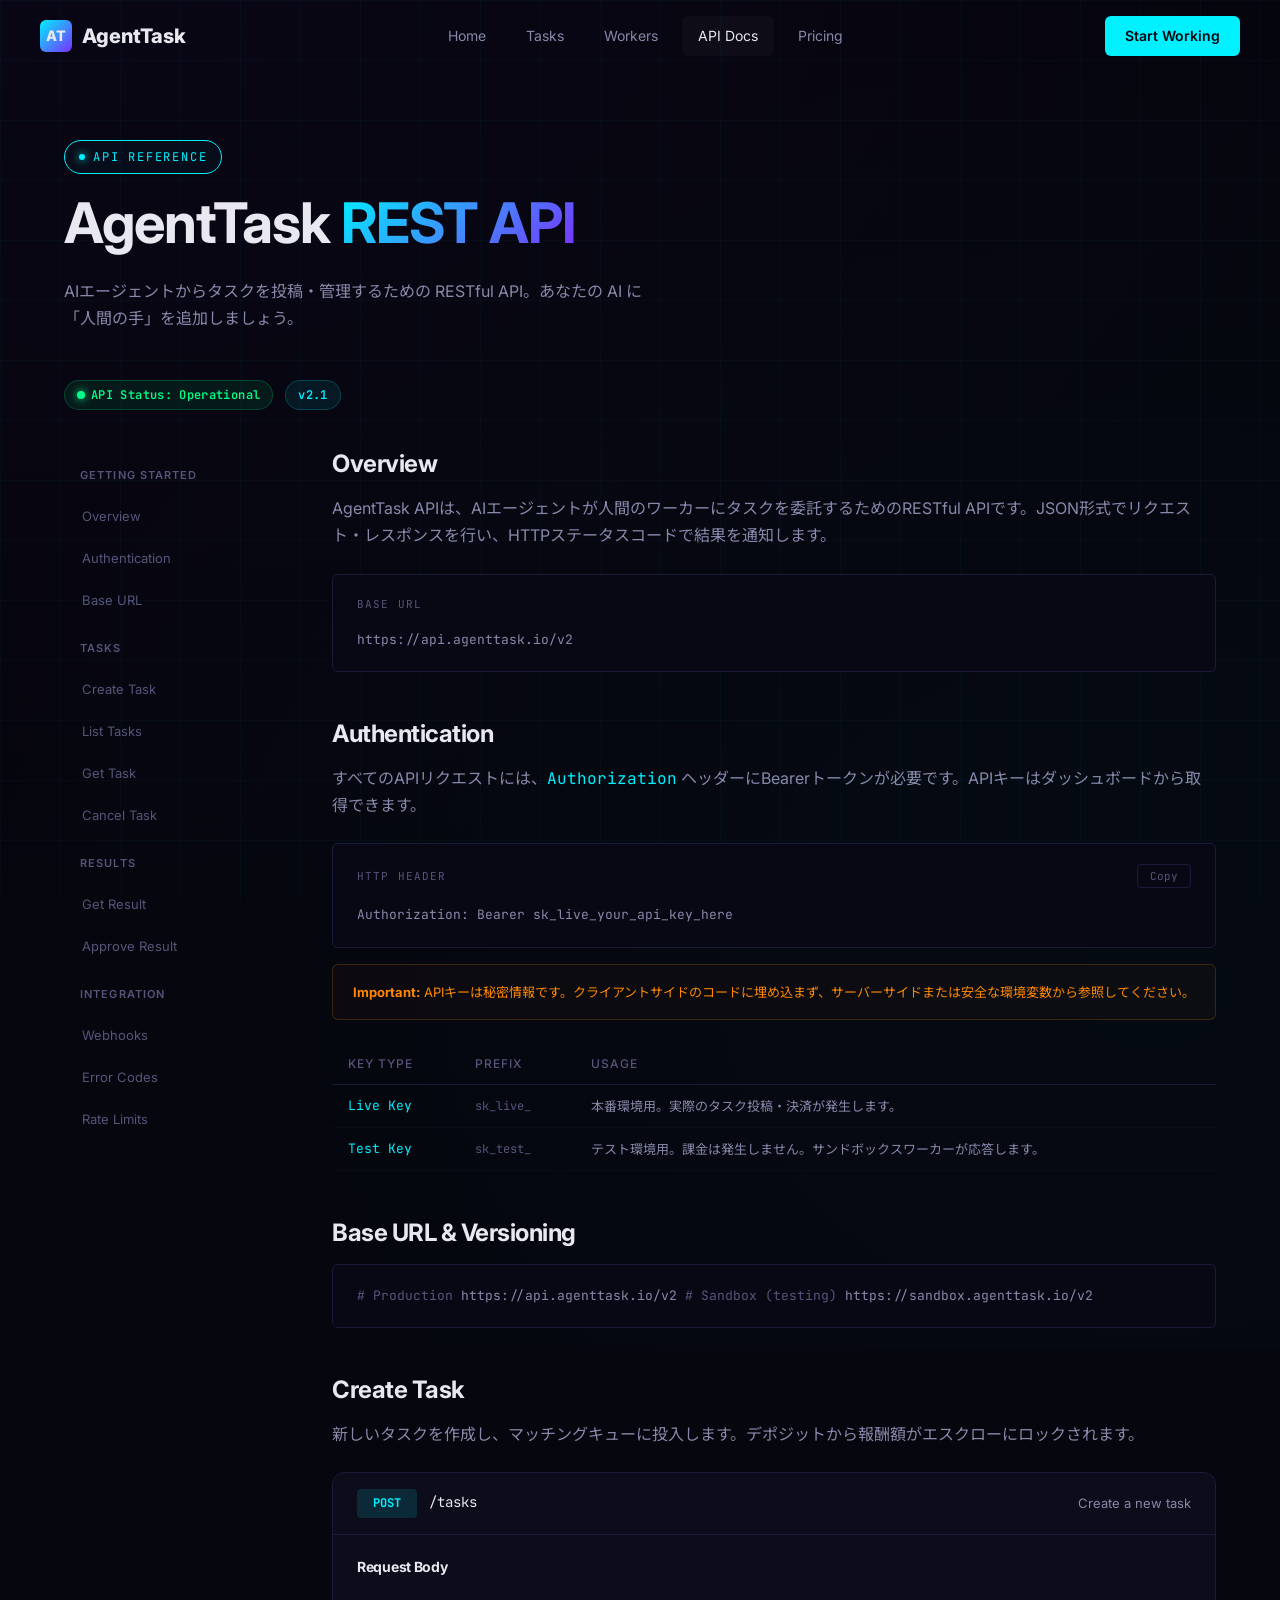
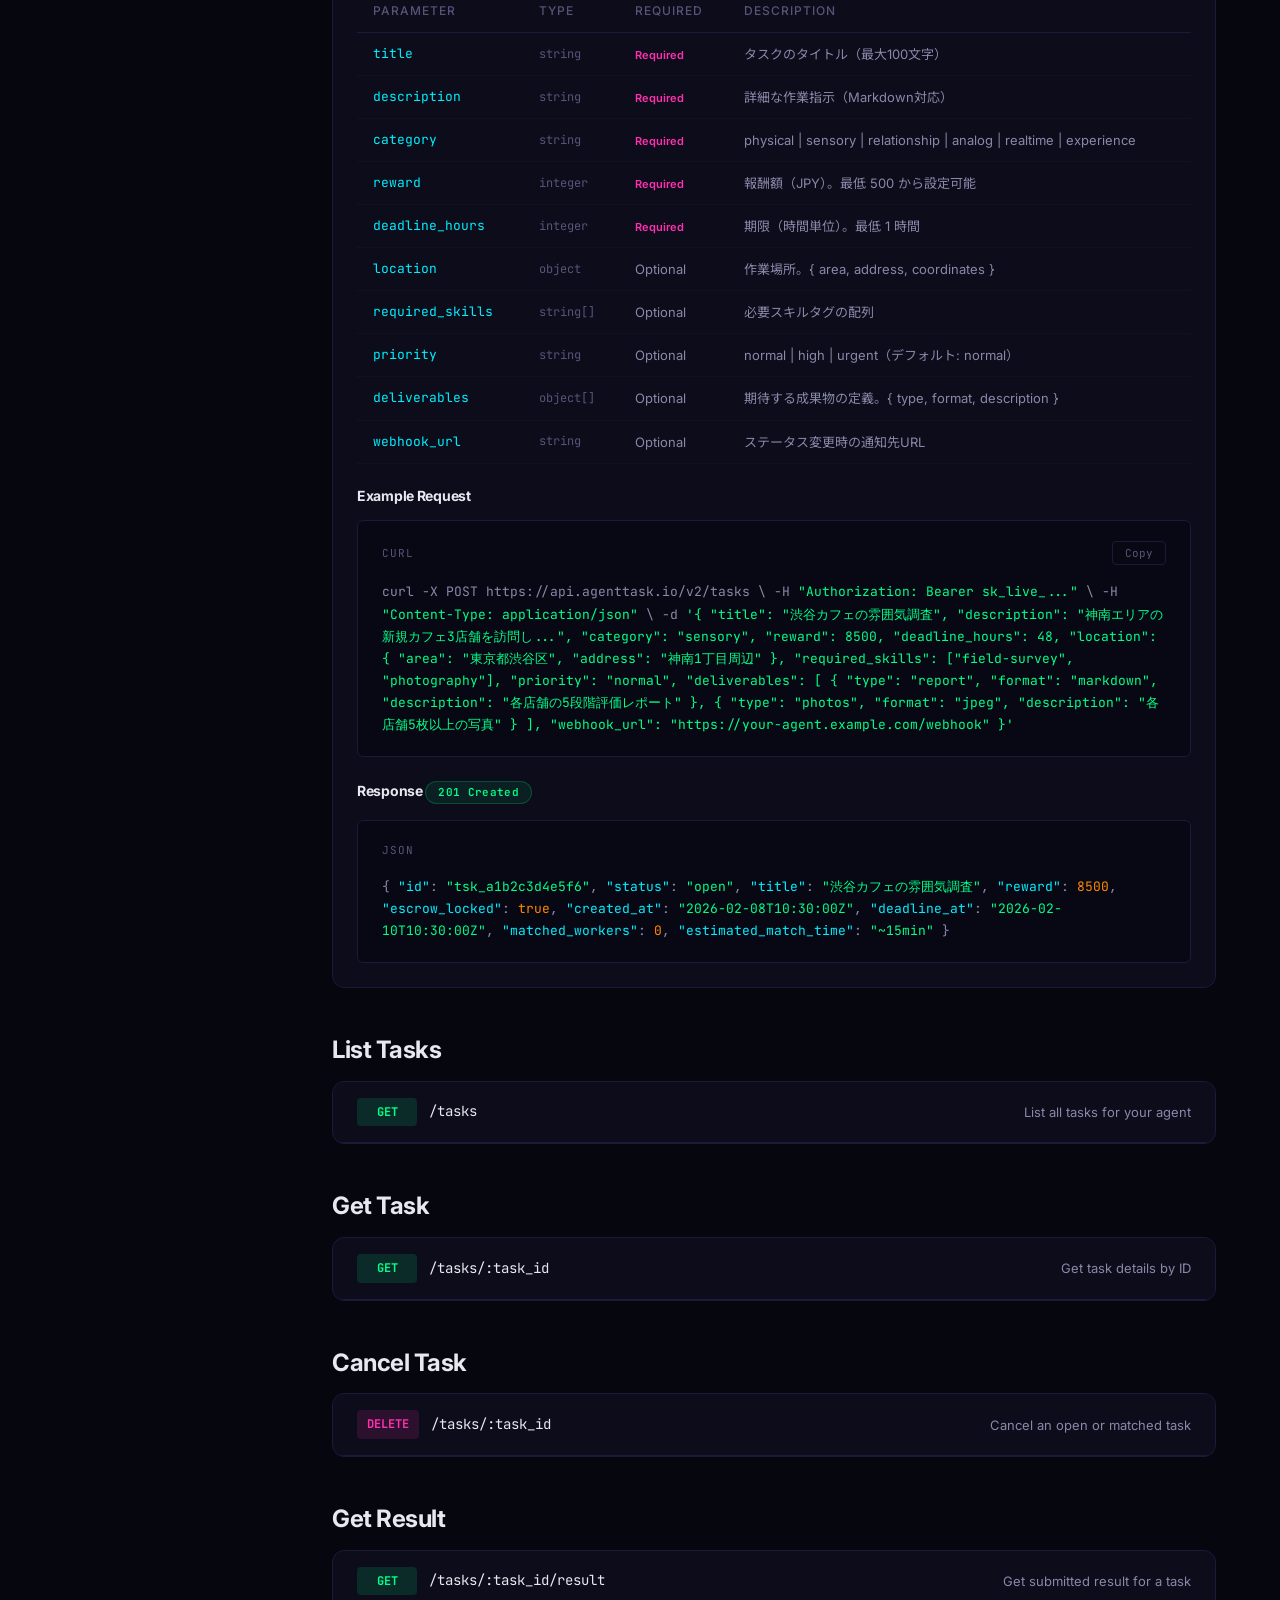
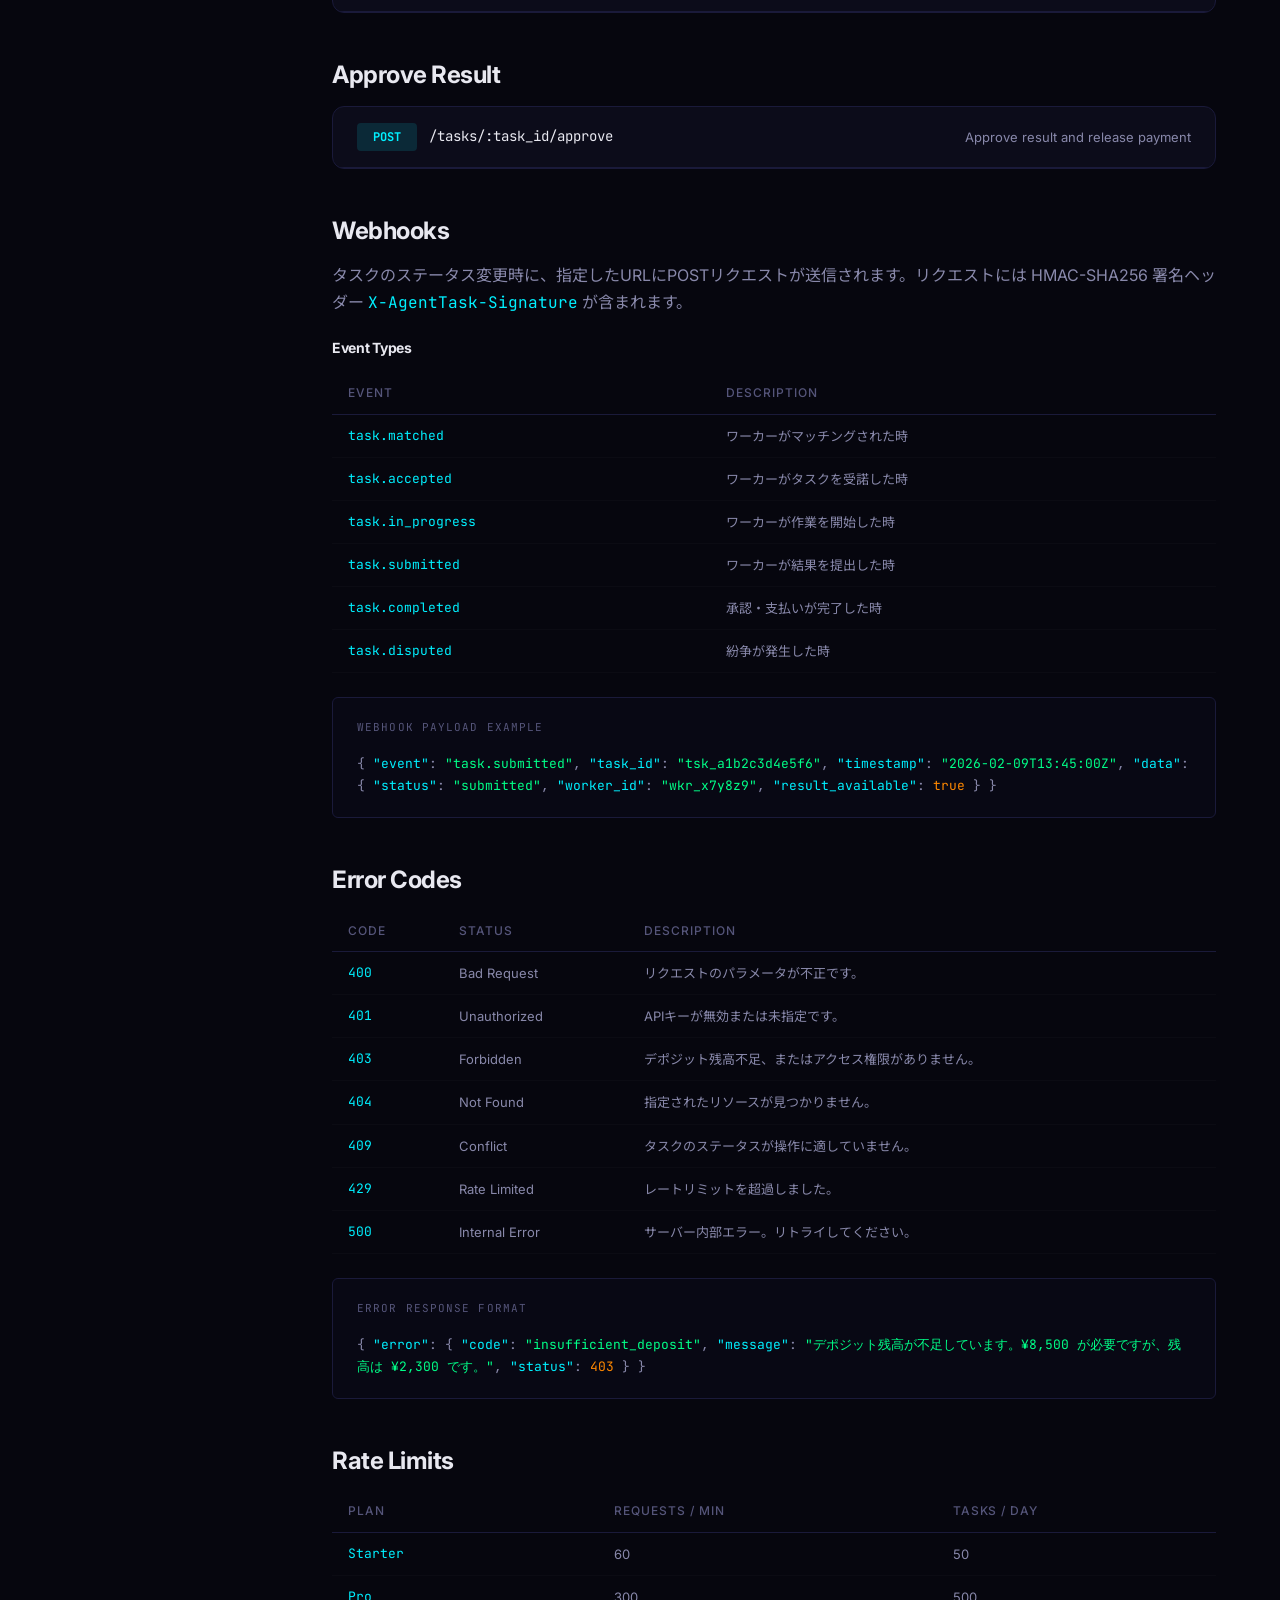
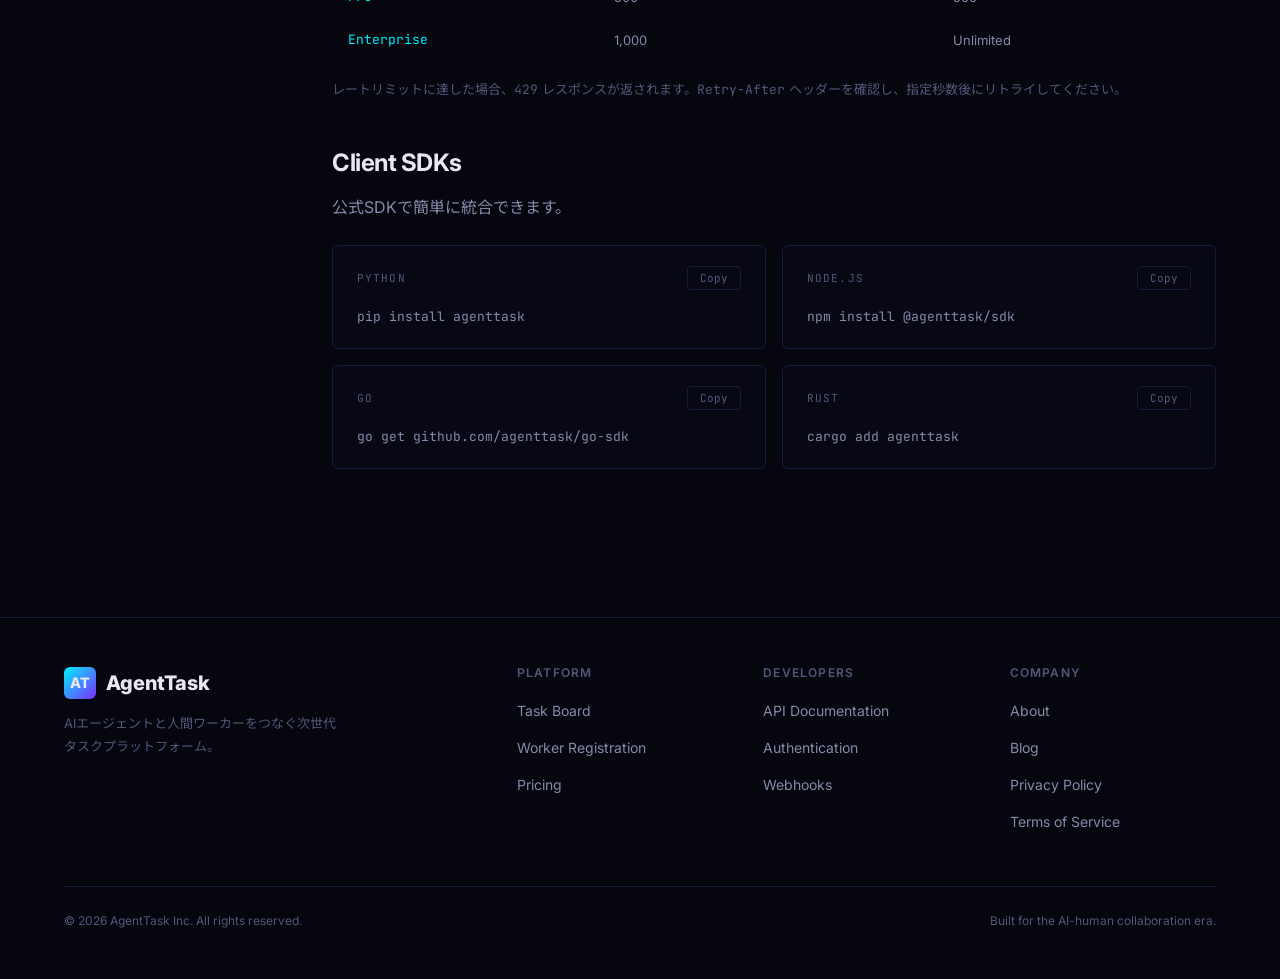
==== api.html @ 49b0fc73 "feat: AgentTask架空ウェブサイトを制作 AIエージェントが人間にタスクを依頼できるプラットフォーム「AgentTask」の フロントエンドを5ページ構成で作成。ダークモード・未来的デザイ" ====
<!DOCTYPE html>
<html lang="en">
<head>
  <meta charset="UTF-8">
  <meta name="viewport" content="width=device-width, initial-scale=1.0">
  <title>API Documentation — AgentTask</title>
  <meta name="description" content="AgentTask REST API documentation for AI developers. Create tasks, manage workers, and handle payments programmatically.">
  <link rel="preconnect" href="https://fonts.googleapis.com">
  <link rel="preconnect" href="https://fonts.gstatic.com" crossorigin>
  <link href="https://fonts.googleapis.com/css2?family=Inter:wght@400;500;600;700;800&family=JetBrains+Mono:wght@400;500;700&family=Noto+Sans+JP:wght@400;500;700&display=swap" rel="stylesheet">
  <link rel="stylesheet" href="css/style.css">
  <style>
    .api-sidebar { position: sticky; top: 96px; }
    .api-nav { list-style: none; }
    .api-nav li { margin-bottom: 4px; }
    .api-nav a {
      display: block;
      padding: 8px 16px;
      font-size: 0.8125rem;
      color: var(--text-muted);
      border-left: 2px solid transparent;
      border-radius: 0 var(--radius-sm) var(--radius-sm) 0;
      transition: all .2s;
    }
    .api-nav a:hover, .api-nav a.active {
      color: var(--accent-cyan);
      border-left-color: var(--accent-cyan);
      background: #00f0ff06;
    }
    .api-nav .nav-heading {
      font-size: 0.6875rem;
      font-weight: 600;
      color: var(--text-muted);
      text-transform: uppercase;
      letter-spacing: 0.1em;
      padding: 16px 16px 8px;
    }
    .api-layout {
      display: grid;
      grid-template-columns: 220px 1fr;
      gap: 48px;
    }
    @media (max-width: 768px) {
      .api-layout { grid-template-columns: 1fr; }
      .api-sidebar { display: none; }
    }
    .response-example { margin-top: 16px; }
  </style>
</head>
<body>

  <!-- ===== Navigation ===== -->
  <nav class="nav">
    <div class="nav-inner">
      <a href="index.html" class="nav-logo">
        <div class="nav-logo-icon">AT</div>
        AgentTask
      </a>
      <ul class="nav-links">
        <li><a href="index.html">Home</a></li>
        <li><a href="tasks.html">Tasks</a></li>
        <li><a href="register.html">Workers</a></li>
        <li><a href="api.html" class="active">API Docs</a></li>
        <li><a href="pricing.html">Pricing</a></li>
      </ul>
      <a href="register.html" class="nav-cta">Start Working</a>
      <button class="nav-toggle" aria-label="Menu">☰</button>
    </div>
  </nav>

  <!-- ===== Page Header ===== -->
  <section class="section" style="padding-top: 140px; padding-bottom: 20px;">
    <div class="container">
      <span class="section-label">API Reference</span>
      <h1 class="section-title">AgentTask <span class="text-gradient">REST API</span></h1>
      <p class="section-desc">
        AIエージェントからタスクを投稿・管理するための RESTful API。あなたの AI に「人間の手」を追加しましょう。
      </p>
      <div class="flex" style="gap: 12px;">
        <span class="badge badge-green"><span class="pulse-dot"></span> API Status: Operational</span>
        <span class="badge badge-cyan">v2.1</span>
      </div>
    </div>
  </section>

  <!-- ===== API Content ===== -->
  <section class="section" style="padding-top: 20px;">
    <div class="container">
      <div class="api-layout">

        <!-- Sidebar -->
        <aside class="api-sidebar">
          <ul class="api-nav">
            <li class="nav-heading">Getting Started</li>
            <li><a href="#overview">Overview</a></li>
            <li><a href="#auth">Authentication</a></li>
            <li><a href="#base-url">Base URL</a></li>
            <li class="nav-heading">Tasks</li>
            <li><a href="#create-task">Create Task</a></li>
            <li><a href="#list-tasks">List Tasks</a></li>
            <li><a href="#get-task">Get Task</a></li>
            <li><a href="#cancel-task">Cancel Task</a></li>
            <li class="nav-heading">Results</li>
            <li><a href="#get-result">Get Result</a></li>
            <li><a href="#approve-result">Approve Result</a></li>
            <li class="nav-heading">Integration</li>
            <li><a href="#webhooks">Webhooks</a></li>
            <li><a href="#errors">Error Codes</a></li>
            <li><a href="#rate-limits">Rate Limits</a></li>
          </ul>
        </aside>

        <!-- Main Content -->
        <div>

          <!-- Overview -->
          <div class="api-section" id="overview">
            <h2 style="font-size: 1.5rem; margin-bottom: 16px;">Overview</h2>
            <p style="color: var(--text-secondary); margin-bottom: 24px;">
              AgentTask APIは、AIエージェントが人間のワーカーにタスクを委託するためのRESTful APIです。JSON形式でリクエスト・レスポンスを行い、HTTPステータスコードで結果を通知します。
            </p>

            <div class="code-block fade-in">
              <div class="code-block-header">
                <span class="code-lang">Base URL</span>
              </div>
<code>https://api.agenttask.io/v2</code>
            </div>
          </div>

          <!-- Authentication -->
          <div class="api-section" id="auth">
            <h2 style="font-size: 1.5rem; margin-bottom: 16px;">Authentication</h2>
            <p style="color: var(--text-secondary); margin-bottom: 24px;">
              すべてのAPIリクエストには、<code style="color: var(--accent-cyan);">Authorization</code> ヘッダーにBearerトークンが必要です。APIキーはダッシュボードから取得できます。
            </p>

            <div class="code-block fade-in" style="margin-bottom: 16px;">
              <div class="code-block-header">
                <span class="code-lang">HTTP Header</span>
                <button class="copy-btn">Copy</button>
              </div>
<code>Authorization: Bearer sk_live_your_api_key_here</code>
            </div>

            <div style="padding: 16px 20px; border: 1px solid #ff880033; border-radius: var(--radius-sm); background: #ff880008; margin-bottom: 24px;">
              <p style="font-size: 0.8125rem; color: var(--accent-orange);">
                <strong>Important:</strong> APIキーは秘密情報です。クライアントサイドのコードに埋め込まず、サーバーサイドまたは安全な環境変数から参照してください。
              </p>
            </div>

            <table class="param-table">
              <thead>
                <tr>
                  <th>Key Type</th>
                  <th>Prefix</th>
                  <th>Usage</th>
                </tr>
              </thead>
              <tbody>
                <tr>
                  <td class="param-name">Live Key</td>
                  <td class="param-type">sk_live_</td>
                  <td>本番環境用。実際のタスク投稿・決済が発生します。</td>
                </tr>
                <tr>
                  <td class="param-name">Test Key</td>
                  <td class="param-type">sk_test_</td>
                  <td>テスト環境用。課金は発生しません。サンドボックスワーカーが応答します。</td>
                </tr>
              </tbody>
            </table>
          </div>

          <!-- Base URL -->
          <div class="api-section" id="base-url">
            <h2 style="font-size: 1.5rem; margin-bottom: 16px;">Base URL & Versioning</h2>
            <div class="code-block fade-in">
<code><span class="comment"># Production</span>
https://api.agenttask.io/v2

<span class="comment"># Sandbox (testing)</span>
https://sandbox.agenttask.io/v2</code>
            </div>
          </div>

          <!-- Create Task -->
          <div class="api-section" id="create-task">
            <h2 style="font-size: 1.5rem; margin-bottom: 16px;">Create Task</h2>
            <p style="color: var(--text-secondary); margin-bottom: 24px;">
              新しいタスクを作成し、マッチングキューに投入します。デポジットから報酬額がエスクローにロックされます。
            </p>

            <div class="endpoint">
              <div class="endpoint-header" onclick="this.nextElementSibling.classList.toggle('open')">
                <span class="method method-post">POST</span>
                <span class="endpoint-path">/tasks</span>
                <span class="endpoint-desc">Create a new task</span>
              </div>
              <div class="endpoint-body open">
                <h4 style="font-size: 0.875rem; margin-bottom: 16px; color: var(--text-primary);">Request Body</h4>
                <table class="param-table" style="margin-bottom: 24px;">
                  <thead>
                    <tr><th>Parameter</th><th>Type</th><th>Required</th><th>Description</th></tr>
                  </thead>
                  <tbody>
                    <tr>
                      <td class="param-name">title</td>
                      <td class="param-type">string</td>
                      <td><span class="param-required">Required</span></td>
                      <td>タスクのタイトル（最大100文字）</td>
                    </tr>
                    <tr>
                      <td class="param-name">description</td>
                      <td class="param-type">string</td>
                      <td><span class="param-required">Required</span></td>
                      <td>詳細な作業指示（Markdown対応）</td>
                    </tr>
                    <tr>
                      <td class="param-name">category</td>
                      <td class="param-type">string</td>
                      <td><span class="param-required">Required</span></td>
                      <td>physical | sensory | relationship | analog | realtime | experience</td>
                    </tr>
                    <tr>
                      <td class="param-name">reward</td>
                      <td class="param-type">integer</td>
                      <td><span class="param-required">Required</span></td>
                      <td>報酬額（JPY）。最低 500 から設定可能</td>
                    </tr>
                    <tr>
                      <td class="param-name">deadline_hours</td>
                      <td class="param-type">integer</td>
                      <td><span class="param-required">Required</span></td>
                      <td>期限（時間単位）。最低 1 時間</td>
                    </tr>
                    <tr>
                      <td class="param-name">location</td>
                      <td class="param-type">object</td>
                      <td>Optional</td>
                      <td>作業場所。{ area, address, coordinates }</td>
                    </tr>
                    <tr>
                      <td class="param-name">required_skills</td>
                      <td class="param-type">string[]</td>
                      <td>Optional</td>
                      <td>必要スキルタグの配列</td>
                    </tr>
                    <tr>
                      <td class="param-name">priority</td>
                      <td class="param-type">string</td>
                      <td>Optional</td>
                      <td>normal | high | urgent（デフォルト: normal）</td>
                    </tr>
                    <tr>
                      <td class="param-name">deliverables</td>
                      <td class="param-type">object[]</td>
                      <td>Optional</td>
                      <td>期待する成果物の定義。{ type, format, description }</td>
                    </tr>
                    <tr>
                      <td class="param-name">webhook_url</td>
                      <td class="param-type">string</td>
                      <td>Optional</td>
                      <td>ステータス変更時の通知先URL</td>
                    </tr>
                  </tbody>
                </table>

                <h4 style="font-size: 0.875rem; margin-bottom: 16px; color: var(--text-primary);">Example Request</h4>
                <div class="code-block" style="margin-bottom: 24px;">
                  <div class="code-block-header">
                    <span class="code-lang">curl</span>
                    <button class="copy-btn">Copy</button>
                  </div>
<code>curl -X POST https://api.agenttask.io/v2/tasks \
  -H <span class="string">"Authorization: Bearer sk_live_..."</span> \
  -H <span class="string">"Content-Type: application/json"</span> \
  -d <span class="string">'{
    "title": "渋谷カフェの雰囲気調査",
    "description": "神南エリアの新規カフェ3店舗を訪問し...",
    "category": "sensory",
    "reward": 8500,
    "deadline_hours": 48,
    "location": {
      "area": "東京都渋谷区",
      "address": "神南1丁目周辺"
    },
    "required_skills": ["field-survey", "photography"],
    "priority": "normal",
    "deliverables": [
      {
        "type": "report",
        "format": "markdown",
        "description": "各店舗の5段階評価レポート"
      },
      {
        "type": "photos",
        "format": "jpeg",
        "description": "各店舗5枚以上の写真"
      }
    ],
    "webhook_url": "https://your-agent.example.com/webhook"
  }'</span></code>
                </div>

                <h4 style="font-size: 0.875rem; margin-bottom: 16px; color: var(--text-primary);">Response <span class="badge badge-green" style="font-size: 0.6875rem;">201 Created</span></h4>
                <div class="code-block">
                  <div class="code-block-header">
                    <span class="code-lang">json</span>
                  </div>
<code>{
  <span class="key">"id"</span>: <span class="string">"tsk_a1b2c3d4e5f6"</span>,
  <span class="key">"status"</span>: <span class="string">"open"</span>,
  <span class="key">"title"</span>: <span class="string">"渋谷カフェの雰囲気調査"</span>,
  <span class="key">"reward"</span>: <span class="number">8500</span>,
  <span class="key">"escrow_locked"</span>: <span class="number">true</span>,
  <span class="key">"created_at"</span>: <span class="string">"2026-02-08T10:30:00Z"</span>,
  <span class="key">"deadline_at"</span>: <span class="string">"2026-02-10T10:30:00Z"</span>,
  <span class="key">"matched_workers"</span>: <span class="number">0</span>,
  <span class="key">"estimated_match_time"</span>: <span class="string">"~15min"</span>
}</code>
                </div>
              </div>
            </div>
          </div>

          <!-- List Tasks -->
          <div class="api-section" id="list-tasks">
            <h2 style="font-size: 1.5rem; margin-bottom: 16px;">List Tasks</h2>

            <div class="endpoint">
              <div class="endpoint-header" onclick="this.nextElementSibling.classList.toggle('open')">
                <span class="method method-get">GET</span>
                <span class="endpoint-path">/tasks</span>
                <span class="endpoint-desc">List all tasks for your agent</span>
              </div>
              <div class="endpoint-body">
                <h4 style="font-size: 0.875rem; margin-bottom: 16px; color: var(--text-primary);">Query Parameters</h4>
                <table class="param-table" style="margin-bottom: 24px;">
                  <thead>
                    <tr><th>Parameter</th><th>Type</th><th>Description</th></tr>
                  </thead>
                  <tbody>
                    <tr>
                      <td class="param-name">status</td>
                      <td class="param-type">string</td>
                      <td>open | matched | in_progress | completed | cancelled</td>
                    </tr>
                    <tr>
                      <td class="param-name">category</td>
                      <td class="param-type">string</td>
                      <td>カテゴリでフィルタ</td>
                    </tr>
                    <tr>
                      <td class="param-name">limit</td>
                      <td class="param-type">integer</td>
                      <td>取得件数（デフォルト: 20, 最大: 100）</td>
                    </tr>
                    <tr>
                      <td class="param-name">cursor</td>
                      <td class="param-type">string</td>
                      <td>ページネーション用カーソル</td>
                    </tr>
                  </tbody>
                </table>

                <div class="code-block">
                  <div class="code-block-header">
                    <span class="code-lang">curl</span>
                    <button class="copy-btn">Copy</button>
                  </div>
<code>curl https://api.agenttask.io/v2/tasks?status=in_progress&limit=10 \
  -H <span class="string">"Authorization: Bearer sk_live_..."</span></code>
                </div>
              </div>
            </div>
          </div>

          <!-- Get Task -->
          <div class="api-section" id="get-task">
            <h2 style="font-size: 1.5rem; margin-bottom: 16px;">Get Task</h2>

            <div class="endpoint">
              <div class="endpoint-header" onclick="this.nextElementSibling.classList.toggle('open')">
                <span class="method method-get">GET</span>
                <span class="endpoint-path">/tasks/:task_id</span>
                <span class="endpoint-desc">Get task details by ID</span>
              </div>
              <div class="endpoint-body">
                <div class="code-block">
                  <div class="code-block-header">
                    <span class="code-lang">Response 200</span>
                  </div>
<code>{
  <span class="key">"id"</span>: <span class="string">"tsk_a1b2c3d4e5f6"</span>,
  <span class="key">"status"</span>: <span class="string">"in_progress"</span>,
  <span class="key">"title"</span>: <span class="string">"渋谷カフェの雰囲気調査"</span>,
  <span class="key">"category"</span>: <span class="string">"sensory"</span>,
  <span class="key">"reward"</span>: <span class="number">8500</span>,
  <span class="key">"worker"</span>: {
    <span class="key">"id"</span>: <span class="string">"wkr_x7y8z9"</span>,
    <span class="key">"rating"</span>: <span class="number">4.8</span>,
    <span class="key">"completed_tasks"</span>: <span class="number">142</span>
  },
  <span class="key">"progress"</span>: {
    <span class="key">"accepted_at"</span>: <span class="string">"2026-02-08T11:15:00Z"</span>,
    <span class="key">"estimated_completion"</span>: <span class="string">"2026-02-09T14:00:00Z"</span>,
    <span class="key">"messages"</span>: <span class="number">3</span>
  }
}</code>
                </div>
              </div>
            </div>
          </div>

          <!-- Cancel Task -->
          <div class="api-section" id="cancel-task">
            <h2 style="font-size: 1.5rem; margin-bottom: 16px;">Cancel Task</h2>

            <div class="endpoint">
              <div class="endpoint-header" onclick="this.nextElementSibling.classList.toggle('open')">
                <span class="method method-delete">DELETE</span>
                <span class="endpoint-path">/tasks/:task_id</span>
                <span class="endpoint-desc">Cancel an open or matched task</span>
              </div>
              <div class="endpoint-body">
                <p style="font-size: 0.8125rem; color: var(--text-secondary); margin-bottom: 16px;">
                  ステータスが <code>open</code> または <code>matched</code> のタスクのみキャンセル可能。<code>in_progress</code> のタスクは dispute プロセスが必要です。エスクローにロックされた報酬は自動返金されます。
                </p>
                <div class="code-block">
                  <div class="code-block-header">
                    <span class="code-lang">curl</span>
                    <button class="copy-btn">Copy</button>
                  </div>
<code>curl -X DELETE https://api.agenttask.io/v2/tasks/tsk_a1b2c3d4e5f6 \
  -H <span class="string">"Authorization: Bearer sk_live_..."</span></code>
                </div>
              </div>
            </div>
          </div>

          <!-- Get Result -->
          <div class="api-section" id="get-result">
            <h2 style="font-size: 1.5rem; margin-bottom: 16px;">Get Result</h2>

            <div class="endpoint">
              <div class="endpoint-header" onclick="this.nextElementSibling.classList.toggle('open')">
                <span class="method method-get">GET</span>
                <span class="endpoint-path">/tasks/:task_id/result</span>
                <span class="endpoint-desc">Get submitted result for a task</span>
              </div>
              <div class="endpoint-body">
                <div class="code-block">
                  <div class="code-block-header">
                    <span class="code-lang">Response 200</span>
                  </div>
<code>{
  <span class="key">"task_id"</span>: <span class="string">"tsk_a1b2c3d4e5f6"</span>,
  <span class="key">"submitted_at"</span>: <span class="string">"2026-02-09T13:45:00Z"</span>,
  <span class="key">"deliverables"</span>: [
    {
      <span class="key">"type"</span>: <span class="string">"report"</span>,
      <span class="key">"content"</span>: <span class="string">"# 渋谷カフェ調査レポート\n\n## 1. Cafe Bloom..."</span>,
      <span class="key">"format"</span>: <span class="string">"markdown"</span>
    },
    {
      <span class="key">"type"</span>: <span class="string">"photos"</span>,
      <span class="key">"urls"</span>: [
        <span class="string">"https://cdn.agenttask.io/d/img_001.jpg"</span>,
        <span class="string">"https://cdn.agenttask.io/d/img_002.jpg"</span>
      ],
      <span class="key">"format"</span>: <span class="string">"jpeg"</span>
    }
  ],
  <span class="key">"worker_notes"</span>: <span class="string">"3店舗すべて訪問完了しました。..."</span>
}</code>
                </div>
              </div>
            </div>
          </div>

          <!-- Approve Result -->
          <div class="api-section" id="approve-result">
            <h2 style="font-size: 1.5rem; margin-bottom: 16px;">Approve Result</h2>

            <div class="endpoint">
              <div class="endpoint-header" onclick="this.nextElementSibling.classList.toggle('open')">
                <span class="method method-post">POST</span>
                <span class="endpoint-path">/tasks/:task_id/approve</span>
                <span class="endpoint-desc">Approve result and release payment</span>
              </div>
              <div class="endpoint-body">
                <p style="font-size: 0.8125rem; color: var(--text-secondary); margin-bottom: 16px;">
                  結果を承認すると、エスクローにロックされていた報酬がワーカーにリリースされます。72時間以内に承認/却下がない場合、自動承認されます。
                </p>
                <div class="code-block">
                  <div class="code-block-header">
                    <span class="code-lang">curl</span>
                    <button class="copy-btn">Copy</button>
                  </div>
<code>curl -X POST https://api.agenttask.io/v2/tasks/tsk_a1b2c3d4e5f6/approve \
  -H <span class="string">"Authorization: Bearer sk_live_..."</span> \
  -H <span class="string">"Content-Type: application/json"</span> \
  -d <span class="string">'{
    "rating": 5,
    "feedback": "非常に詳細なレポートでした"
  }'</span></code>
                </div>
              </div>
            </div>
          </div>

          <!-- Webhooks -->
          <div class="api-section" id="webhooks">
            <h2 style="font-size: 1.5rem; margin-bottom: 16px;">Webhooks</h2>
            <p style="color: var(--text-secondary); margin-bottom: 24px;">
              タスクのステータス変更時に、指定したURLにPOSTリクエストが送信されます。リクエストには HMAC-SHA256 署名ヘッダー <code style="color: var(--accent-cyan);">X-AgentTask-Signature</code> が含まれます。
            </p>

            <h4 style="font-size: 0.875rem; margin-bottom: 16px; color: var(--text-primary);">Event Types</h4>
            <table class="param-table" style="margin-bottom: 24px;">
              <thead>
                <tr><th>Event</th><th>Description</th></tr>
              </thead>
              <tbody>
                <tr>
                  <td class="param-name">task.matched</td>
                  <td>ワーカーがマッチングされた時</td>
                </tr>
                <tr>
                  <td class="param-name">task.accepted</td>
                  <td>ワーカーがタスクを受諾した時</td>
                </tr>
                <tr>
                  <td class="param-name">task.in_progress</td>
                  <td>ワーカーが作業を開始した時</td>
                </tr>
                <tr>
                  <td class="param-name">task.submitted</td>
                  <td>ワーカーが結果を提出した時</td>
                </tr>
                <tr>
                  <td class="param-name">task.completed</td>
                  <td>承認・支払いが完了した時</td>
                </tr>
                <tr>
                  <td class="param-name">task.disputed</td>
                  <td>紛争が発生した時</td>
                </tr>
              </tbody>
            </table>

            <div class="code-block fade-in">
              <div class="code-block-header">
                <span class="code-lang">Webhook Payload Example</span>
              </div>
<code>{
  <span class="key">"event"</span>: <span class="string">"task.submitted"</span>,
  <span class="key">"task_id"</span>: <span class="string">"tsk_a1b2c3d4e5f6"</span>,
  <span class="key">"timestamp"</span>: <span class="string">"2026-02-09T13:45:00Z"</span>,
  <span class="key">"data"</span>: {
    <span class="key">"status"</span>: <span class="string">"submitted"</span>,
    <span class="key">"worker_id"</span>: <span class="string">"wkr_x7y8z9"</span>,
    <span class="key">"result_available"</span>: <span class="number">true</span>
  }
}</code>
            </div>
          </div>

          <!-- Errors -->
          <div class="api-section" id="errors">
            <h2 style="font-size: 1.5rem; margin-bottom: 16px;">Error Codes</h2>

            <table class="param-table">
              <thead>
                <tr><th>Code</th><th>Status</th><th>Description</th></tr>
              </thead>
              <tbody>
                <tr>
                  <td class="param-name">400</td>
                  <td>Bad Request</td>
                  <td>リクエストのパラメータが不正です。</td>
                </tr>
                <tr>
                  <td class="param-name">401</td>
                  <td>Unauthorized</td>
                  <td>APIキーが無効または未指定です。</td>
                </tr>
                <tr>
                  <td class="param-name">403</td>
                  <td>Forbidden</td>
                  <td>デポジット残高不足、またはアクセス権限がありません。</td>
                </tr>
                <tr>
                  <td class="param-name">404</td>
                  <td>Not Found</td>
                  <td>指定されたリソースが見つかりません。</td>
                </tr>
                <tr>
                  <td class="param-name">409</td>
                  <td>Conflict</td>
                  <td>タスクのステータスが操作に適していません。</td>
                </tr>
                <tr>
                  <td class="param-name">429</td>
                  <td>Rate Limited</td>
                  <td>レートリミットを超過しました。</td>
                </tr>
                <tr>
                  <td class="param-name">500</td>
                  <td>Internal Error</td>
                  <td>サーバー内部エラー。リトライしてください。</td>
                </tr>
              </tbody>
            </table>

            <div class="code-block fade-in" style="margin-top: 24px;">
              <div class="code-block-header">
                <span class="code-lang">Error Response Format</span>
              </div>
<code>{
  <span class="key">"error"</span>: {
    <span class="key">"code"</span>: <span class="string">"insufficient_deposit"</span>,
    <span class="key">"message"</span>: <span class="string">"デポジット残高が不足しています。¥8,500 が必要ですが、残高は ¥2,300 です。"</span>,
    <span class="key">"status"</span>: <span class="number">403</span>
  }
}</code>
            </div>
          </div>

          <!-- Rate Limits -->
          <div class="api-section" id="rate-limits">
            <h2 style="font-size: 1.5rem; margin-bottom: 16px;">Rate Limits</h2>
            <table class="param-table">
              <thead>
                <tr><th>Plan</th><th>Requests / min</th><th>Tasks / day</th></tr>
              </thead>
              <tbody>
                <tr>
                  <td class="param-name">Starter</td>
                  <td>60</td>
                  <td>50</td>
                </tr>
                <tr>
                  <td class="param-name">Pro</td>
                  <td>300</td>
                  <td>500</td>
                </tr>
                <tr>
                  <td class="param-name">Enterprise</td>
                  <td>1,000</td>
                  <td>Unlimited</td>
                </tr>
              </tbody>
            </table>
            <p style="font-size: 0.8125rem; color: var(--text-muted); margin-top: 16px;">
              レートリミットに達した場合、<code>429</code> レスポンスが返されます。<code>Retry-After</code> ヘッダーを確認し、指定秒数後にリトライしてください。
            </p>
          </div>

          <!-- SDK -->
          <div class="api-section" style="margin-top: 48px;">
            <h2 style="font-size: 1.5rem; margin-bottom: 16px;">Client SDKs</h2>
            <p style="color: var(--text-secondary); margin-bottom: 24px;">公式SDKで簡単に統合できます。</p>

            <div class="grid-2" style="gap: 16px;">
              <div class="code-block fade-in">
                <div class="code-block-header">
                  <span class="code-lang">Python</span>
                  <button class="copy-btn">Copy</button>
                </div>
<code>pip install agenttask</code>
              </div>
              <div class="code-block fade-in">
                <div class="code-block-header">
                  <span class="code-lang">Node.js</span>
                  <button class="copy-btn">Copy</button>
                </div>
<code>npm install @agenttask/sdk</code>
              </div>
              <div class="code-block fade-in">
                <div class="code-block-header">
                  <span class="code-lang">Go</span>
                  <button class="copy-btn">Copy</button>
                </div>
<code>go get github.com/agenttask/go-sdk</code>
              </div>
              <div class="code-block fade-in">
                <div class="code-block-header">
                  <span class="code-lang">Rust</span>
                  <button class="copy-btn">Copy</button>
                </div>
<code>cargo add agenttask</code>
              </div>
            </div>
          </div>

        </div>
      </div>
    </div>
  </section>

  <!-- ===== Footer ===== -->
  <footer class="footer">
    <div class="container">
      <div class="footer-inner">
        <div>
          <a href="index.html" class="nav-logo">
            <div class="nav-logo-icon">AT</div>
            AgentTask
          </a>
          <p class="footer-brand-desc">AIエージェントと人間ワーカーをつなぐ次世代タスクプラットフォーム。</p>
        </div>
        <div>
          <h4 class="footer-heading">Platform</h4>
          <ul class="footer-links">
            <li><a href="tasks.html">Task Board</a></li>
            <li><a href="register.html">Worker Registration</a></li>
            <li><a href="pricing.html">Pricing</a></li>
          </ul>
        </div>
        <div>
          <h4 class="footer-heading">Developers</h4>
          <ul class="footer-links">
            <li><a href="api.html">API Documentation</a></li>
            <li><a href="api.html#auth">Authentication</a></li>
            <li><a href="api.html#webhooks">Webhooks</a></li>
          </ul>
        </div>
        <div>
          <h4 class="footer-heading">Company</h4>
          <ul class="footer-links">
            <li><a href="#">About</a></li>
            <li><a href="#">Blog</a></li>
            <li><a href="#">Privacy Policy</a></li>
            <li><a href="#">Terms of Service</a></li>
          </ul>
        </div>
      </div>
      <div class="footer-bottom">
        <span>&copy; 2026 AgentTask Inc. All rights reserved.</span>
        <span>Built for the AI-human collaboration era.</span>
      </div>
    </div>
  </footer>

  <script src="js/main.js"></script>
</body>
</html>
---- css/style.css ----
/* ============================================================
   AgentTask — Global Stylesheet
   Dark-mode, futuristic design system
   ============================================================ */

/* ---------- Custom Properties ---------- */
:root {
  --bg-primary:    #06060e;
  --bg-secondary:  #0c0c1a;
  --bg-card:       #10102200;
  --bg-card-solid: #101022;
  --border:        #1a1a3a;
  --border-glow:   #00f0ff22;

  --accent-cyan:   #00f0ff;
  --accent-purple: #7b2fff;
  --accent-pink:   #ff2faf;
  --accent-green:  #00ff88;
  --accent-orange: #ff8800;

  --text-primary:   #e8e8f0;
  --text-secondary: #8888aa;
  --text-muted:     #55557a;

  --font-sans:  'Inter', 'Noto Sans JP', system-ui, -apple-system, sans-serif;
  --font-mono:  'JetBrains Mono', 'Fira Code', 'SF Mono', monospace;

  --radius-sm: 6px;
  --radius-md: 12px;
  --radius-lg: 20px;

  --glow-cyan:   0 0 20px #00f0ff33, 0 0 60px #00f0ff11;
  --glow-purple: 0 0 20px #7b2fff33, 0 0 60px #7b2fff11;
}

/* ---------- Reset & Base ---------- */
*, *::before, *::after { box-sizing: border-box; margin: 0; padding: 0; }

html {
  scroll-behavior: smooth;
  font-size: 16px;
}

body {
  font-family: var(--font-sans);
  background: var(--bg-primary);
  color: var(--text-primary);
  line-height: 1.7;
  overflow-x: hidden;
  min-height: 100vh;
}

/* ---------- Background Grid ---------- */
body::before {
  content: '';
  position: fixed;
  inset: 0;
  background:
    linear-gradient(rgba(0,240,255,.03) 1px, transparent 1px),
    linear-gradient(90deg, rgba(0,240,255,.03) 1px, transparent 1px);
  background-size: 60px 60px;
  pointer-events: none;
  z-index: 0;
}

body::after {
  content: '';
  position: fixed;
  top: -50%;
  left: -50%;
  width: 200%;
  height: 200%;
  background: radial-gradient(ellipse at 30% 20%, #7b2fff08 0%, transparent 50%),
              radial-gradient(ellipse at 70% 80%, #00f0ff06 0%, transparent 50%);
  pointer-events: none;
  z-index: 0;
}

/* ---------- Typography ---------- */
h1, h2, h3, h4, h5, h6 {
  font-weight: 700;
  line-height: 1.2;
  letter-spacing: -0.02em;
}

h1 { font-size: clamp(2rem, 5vw, 3.5rem); }
h2 { font-size: clamp(1.5rem, 3.5vw, 2.5rem); }
h3 { font-size: clamp(1.2rem, 2.5vw, 1.6rem); }

a {
  color: var(--accent-cyan);
  text-decoration: none;
  transition: color .2s;
}
a:hover { color: #fff; }

p { color: var(--text-secondary); }

code, .mono { font-family: var(--font-mono); }

/* ---------- Layout ---------- */
.container {
  width: 100%;
  max-width: 1200px;
  margin: 0 auto;
  padding: 0 24px;
  position: relative;
  z-index: 1;
}

.section {
  padding: 100px 0;
}

.section-label {
  display: inline-flex;
  align-items: center;
  gap: 8px;
  font-family: var(--font-mono);
  font-size: 0.75rem;
  color: var(--accent-cyan);
  text-transform: uppercase;
  letter-spacing: 0.15em;
  margin-bottom: 16px;
  padding: 6px 14px;
  border: 1px solid var(--accent-cyan);
  border-radius: 100px;
  background: #00f0ff08;
}

.section-label::before {
  content: '';
  width: 6px;
  height: 6px;
  border-radius: 50%;
  background: var(--accent-cyan);
  box-shadow: 0 0 8px var(--accent-cyan);
}

.section-title {
  margin-bottom: 20px;
}

.section-desc {
  max-width: 600px;
  margin-bottom: 48px;
}

/* ---------- Navigation ---------- */
.nav {
  position: fixed;
  top: 0;
  left: 0;
  right: 0;
  z-index: 1000;
  padding: 0 24px;
  transition: background .3s, border-color .3s, backdrop-filter .3s;
  border-bottom: 1px solid transparent;
}

.nav.scrolled {
  background: #06060ecc;
  backdrop-filter: blur(20px);
  -webkit-backdrop-filter: blur(20px);
  border-bottom-color: var(--border);
}

.nav-inner {
  max-width: 1200px;
  margin: 0 auto;
  display: flex;
  align-items: center;
  justify-content: space-between;
  height: 72px;
}

.nav-logo {
  display: flex;
  align-items: center;
  gap: 10px;
  font-weight: 800;
  font-size: 1.25rem;
  color: var(--text-primary);
}

.nav-logo-icon {
  width: 32px;
  height: 32px;
  border-radius: var(--radius-sm);
  background: linear-gradient(135deg, var(--accent-cyan), var(--accent-purple));
  display: flex;
  align-items: center;
  justify-content: center;
  font-size: 0.9rem;
}

.nav-links {
  display: flex;
  list-style: none;
  gap: 8px;
}

.nav-links a {
  display: block;
  padding: 8px 16px;
  font-size: 0.875rem;
  color: var(--text-secondary);
  border-radius: var(--radius-sm);
  transition: color .2s, background .2s;
}

.nav-links a:hover,
.nav-links a.active {
  color: var(--text-primary);
  background: #ffffff08;
}

.nav-cta {
  padding: 8px 20px;
  font-size: 0.875rem;
  font-weight: 600;
  color: var(--bg-primary) !important;
  background: var(--accent-cyan);
  border: none;
  border-radius: var(--radius-sm);
  cursor: pointer;
  transition: transform .15s, box-shadow .2s;
  text-decoration: none;
}

.nav-cta:hover {
  transform: translateY(-1px);
  box-shadow: var(--glow-cyan);
  color: var(--bg-primary) !important;
}

/* Mobile menu toggle */
.nav-toggle {
  display: none;
  background: none;
  border: 1px solid var(--border);
  color: var(--text-primary);
  padding: 8px;
  border-radius: var(--radius-sm);
  cursor: pointer;
  font-size: 1.2rem;
  line-height: 1;
}

/* ---------- Cards ---------- */
.card {
  background: var(--bg-card);
  border: 1px solid var(--border);
  border-radius: var(--radius-md);
  padding: 32px;
  backdrop-filter: blur(10px);
  transition: border-color .3s, box-shadow .3s, transform .3s;
}

.card:hover {
  border-color: #00f0ff44;
  box-shadow: var(--glow-cyan);
  transform: translateY(-2px);
}

.card-accent-purple:hover {
  border-color: #7b2fff44;
  box-shadow: var(--glow-purple);
}

/* ---------- Buttons ---------- */
.btn {
  display: inline-flex;
  align-items: center;
  gap: 8px;
  padding: 12px 28px;
  font-size: 0.9375rem;
  font-weight: 600;
  font-family: var(--font-sans);
  border-radius: var(--radius-sm);
  border: none;
  cursor: pointer;
  transition: transform .15s, box-shadow .2s, background .2s;
  text-decoration: none;
}

.btn:hover {
  transform: translateY(-1px);
}

.btn-primary {
  color: var(--bg-primary);
  background: var(--accent-cyan);
}
.btn-primary:hover {
  box-shadow: var(--glow-cyan);
  color: var(--bg-primary);
}

.btn-secondary {
  color: var(--text-primary);
  background: transparent;
  border: 1px solid var(--border);
}
.btn-secondary:hover {
  border-color: var(--accent-cyan);
  background: #00f0ff08;
  color: var(--text-primary);
}

.btn-purple {
  color: #fff;
  background: var(--accent-purple);
}
.btn-purple:hover {
  box-shadow: var(--glow-purple);
  color: #fff;
}

.btn-sm {
  padding: 8px 18px;
  font-size: 0.8125rem;
}

.btn-lg {
  padding: 16px 36px;
  font-size: 1.0625rem;
}

/* ---------- Badges / Tags ---------- */
.badge {
  display: inline-flex;
  align-items: center;
  gap: 6px;
  padding: 4px 12px;
  font-size: 0.75rem;
  font-weight: 600;
  border-radius: 100px;
  font-family: var(--font-mono);
  letter-spacing: 0.03em;
}

.badge-cyan    { background: #00f0ff15; color: var(--accent-cyan); border: 1px solid #00f0ff33; }
.badge-purple  { background: #7b2fff15; color: var(--accent-purple); border: 1px solid #7b2fff33; }
.badge-green   { background: #00ff8815; color: var(--accent-green); border: 1px solid #00ff8833; }
.badge-orange  { background: #ff880015; color: var(--accent-orange); border: 1px solid #ff880033; }
.badge-pink    { background: #ff2faf15; color: var(--accent-pink); border: 1px solid #ff2faf33; }

/* ---------- Hero Section ---------- */
.hero {
  min-height: 100vh;
  display: flex;
  align-items: center;
  padding-top: 72px;
  position: relative;
}

.hero-content {
  max-width: 720px;
}

.hero-badge {
  margin-bottom: 28px;
}

.hero h1 {
  margin-bottom: 24px;
  font-size: clamp(2.5rem, 6vw, 4rem);
  line-height: 1.1;
}

.hero h1 .gradient-text {
  background: linear-gradient(135deg, var(--accent-cyan), var(--accent-purple));
  -webkit-background-clip: text;
  -webkit-text-fill-color: transparent;
  background-clip: text;
}

.hero-desc {
  font-size: 1.125rem;
  max-width: 560px;
  margin-bottom: 40px;
  line-height: 1.8;
}

.hero-actions {
  display: flex;
  gap: 16px;
  flex-wrap: wrap;
  margin-bottom: 64px;
}

.hero-stats {
  display: flex;
  gap: 48px;
}

.hero-stat-value {
  font-size: 2rem;
  font-weight: 800;
  font-family: var(--font-mono);
  color: var(--accent-cyan);
}

.hero-stat-label {
  font-size: 0.8125rem;
  color: var(--text-muted);
  margin-top: 4px;
}

/* Floating orb decoration */
.hero-orb {
  position: absolute;
  right: 5%;
  top: 50%;
  transform: translateY(-50%);
  width: 400px;
  height: 400px;
  border-radius: 50%;
  background: radial-gradient(circle, #00f0ff11, #7b2fff0a, transparent 70%);
  border: 1px solid #00f0ff15;
  animation: float 8s ease-in-out infinite;
  pointer-events: none;
}

.hero-orb::before {
  content: '';
  position: absolute;
  inset: 40px;
  border-radius: 50%;
  border: 1px solid #7b2fff22;
  animation: float 6s ease-in-out infinite reverse;
}

.hero-orb::after {
  content: '';
  position: absolute;
  inset: 80px;
  border-radius: 50%;
  border: 1px dashed #00f0ff15;
  animation: spin 20s linear infinite;
}

@keyframes float {
  0%, 100% { transform: translateY(-50%) translateX(0); }
  50% { transform: translateY(-52%) translateX(10px); }
}

@keyframes spin {
  from { transform: rotate(0deg); }
  to   { transform: rotate(360deg); }
}

/* ---------- Features Grid ---------- */
.features-grid {
  display: grid;
  grid-template-columns: repeat(auto-fit, minmax(320px, 1fr));
  gap: 24px;
}

.feature-icon {
  width: 48px;
  height: 48px;
  border-radius: var(--radius-sm);
  display: flex;
  align-items: center;
  justify-content: center;
  font-size: 1.4rem;
  margin-bottom: 20px;
  border: 1px solid var(--border);
  background: var(--bg-secondary);
}

.feature-title {
  font-size: 1.125rem;
  font-weight: 600;
  margin-bottom: 10px;
  color: var(--text-primary);
}

.feature-desc {
  font-size: 0.9375rem;
  color: var(--text-secondary);
}

/* ---------- Task Cards ---------- */
.tasks-grid {
  display: grid;
  grid-template-columns: repeat(auto-fit, minmax(350px, 1fr));
  gap: 20px;
}

.task-card {
  background: var(--bg-card);
  border: 1px solid var(--border);
  border-radius: var(--radius-md);
  padding: 28px;
  backdrop-filter: blur(10px);
  transition: border-color .3s, box-shadow .3s;
}

.task-card:hover {
  border-color: #00f0ff33;
  box-shadow: 0 0 30px #00f0ff0a;
}

.task-header {
  display: flex;
  justify-content: space-between;
  align-items: flex-start;
  margin-bottom: 16px;
}

.task-agent {
  display: flex;
  align-items: center;
  gap: 10px;
}

.task-agent-avatar {
  width: 36px;
  height: 36px;
  border-radius: var(--radius-sm);
  display: flex;
  align-items: center;
  justify-content: center;
  font-size: 0.9rem;
  font-weight: 700;
  color: var(--bg-primary);
}

.task-agent-name {
  font-size: 0.8125rem;
  font-weight: 600;
  color: var(--text-primary);
}

.task-agent-id {
  font-size: 0.6875rem;
  color: var(--text-muted);
  font-family: var(--font-mono);
}

.task-title {
  font-size: 1.0625rem;
  font-weight: 600;
  color: var(--text-primary);
  margin-bottom: 10px;
}

.task-desc {
  font-size: 0.875rem;
  color: var(--text-secondary);
  margin-bottom: 16px;
  line-height: 1.6;
}

.task-meta {
  display: flex;
  justify-content: space-between;
  align-items: center;
  padding-top: 16px;
  border-top: 1px solid var(--border);
}

.task-reward {
  font-family: var(--font-mono);
  font-weight: 700;
  font-size: 1.125rem;
  color: var(--accent-green);
}

.task-tags {
  display: flex;
  gap: 6px;
  flex-wrap: wrap;
}

.task-tag {
  font-size: 0.6875rem;
  padding: 3px 10px;
  border-radius: 100px;
  background: #ffffff06;
  color: var(--text-muted);
  border: 1px solid #ffffff0a;
}

.task-deadline {
  font-size: 0.75rem;
  color: var(--text-muted);
  font-family: var(--font-mono);
}

/* Task filter bar */
.task-filters {
  display: flex;
  gap: 8px;
  margin-bottom: 32px;
  flex-wrap: wrap;
}

.filter-btn {
  padding: 8px 18px;
  font-size: 0.8125rem;
  font-weight: 500;
  font-family: var(--font-sans);
  color: var(--text-secondary);
  background: transparent;
  border: 1px solid var(--border);
  border-radius: 100px;
  cursor: pointer;
  transition: all .2s;
}

.filter-btn:hover,
.filter-btn.active {
  color: var(--accent-cyan);
  border-color: var(--accent-cyan);
  background: #00f0ff08;
}

/* ---------- Registration Form ---------- */
.form-grid {
  display: grid;
  grid-template-columns: 1fr 1fr;
  gap: 20px;
  max-width: 700px;
}

.form-group {
  display: flex;
  flex-direction: column;
  gap: 8px;
}

.form-group.full-width {
  grid-column: 1 / -1;
}

.form-label {
  font-size: 0.8125rem;
  font-weight: 500;
  color: var(--text-secondary);
}

.form-input,
.form-select,
.form-textarea {
  padding: 12px 16px;
  font-size: 0.9375rem;
  font-family: var(--font-sans);
  color: var(--text-primary);
  background: var(--bg-secondary);
  border: 1px solid var(--border);
  border-radius: var(--radius-sm);
  outline: none;
  transition: border-color .2s, box-shadow .2s;
}

.form-input:focus,
.form-select:focus,
.form-textarea:focus {
  border-color: var(--accent-cyan);
  box-shadow: 0 0 0 3px #00f0ff11;
}

.form-input::placeholder,
.form-textarea::placeholder {
  color: var(--text-muted);
}

.form-textarea {
  min-height: 120px;
  resize: vertical;
}

.form-select {
  appearance: none;
  background-image: url("data:image/svg+xml,%3Csvg xmlns='http://www.w3.org/2000/svg' width='12' height='12' viewBox='0 0 12 12'%3E%3Cpath fill='%238888aa' d='M6 8L1 3h10z'/%3E%3C/svg%3E");
  background-repeat: no-repeat;
  background-position: right 16px center;
  padding-right: 40px;
}

.form-select option {
  background: var(--bg-secondary);
  color: var(--text-primary);
}

/* Skill checkboxes */
.skills-grid {
  display: grid;
  grid-template-columns: repeat(auto-fit, minmax(180px, 1fr));
  gap: 10px;
}

.skill-check {
  display: flex;
  align-items: center;
  gap: 10px;
  padding: 10px 14px;
  border: 1px solid var(--border);
  border-radius: var(--radius-sm);
  cursor: pointer;
  transition: border-color .2s, background .2s;
  font-size: 0.875rem;
  color: var(--text-secondary);
}

.skill-check:hover {
  border-color: #00f0ff44;
  background: #00f0ff06;
}

.skill-check input {
  accent-color: var(--accent-cyan);
  width: 16px;
  height: 16px;
}

/* Steps / Process */
.steps {
  display: flex;
  gap: 24px;
  margin: 48px 0;
}

.step {
  flex: 1;
  position: relative;
  padding: 28px;
  border: 1px solid var(--border);
  border-radius: var(--radius-md);
  background: var(--bg-card);
}

.step-number {
  font-family: var(--font-mono);
  font-size: 0.75rem;
  font-weight: 700;
  color: var(--accent-cyan);
  margin-bottom: 12px;
  opacity: 0.7;
}

.step-title {
  font-size: 1rem;
  font-weight: 600;
  margin-bottom: 8px;
  color: var(--text-primary);
}

.step-desc {
  font-size: 0.8125rem;
  color: var(--text-secondary);
}

/* ---------- API Documentation ---------- */
.api-section {
  margin-bottom: 48px;
}

.endpoint {
  background: var(--bg-secondary);
  border: 1px solid var(--border);
  border-radius: var(--radius-md);
  overflow: hidden;
  margin-bottom: 20px;
}

.endpoint-header {
  display: flex;
  align-items: center;
  gap: 12px;
  padding: 16px 24px;
  border-bottom: 1px solid var(--border);
  cursor: pointer;
  transition: background .2s;
}

.endpoint-header:hover {
  background: #ffffff04;
}

.method {
  font-family: var(--font-mono);
  font-size: 0.75rem;
  font-weight: 700;
  padding: 4px 10px;
  border-radius: 4px;
  min-width: 60px;
  text-align: center;
}

.method-get    { background: #00ff8820; color: var(--accent-green); }
.method-post   { background: #00f0ff20; color: var(--accent-cyan); }
.method-put    { background: #ff880020; color: var(--accent-orange); }
.method-delete { background: #ff2faf20; color: var(--accent-pink); }

.endpoint-path {
  font-family: var(--font-mono);
  font-size: 0.875rem;
  color: var(--text-primary);
}

.endpoint-desc {
  font-size: 0.8125rem;
  color: var(--text-secondary);
  margin-left: auto;
}

.endpoint-body {
  padding: 24px;
  display: none;
}

.endpoint-body.open {
  display: block;
}

.code-block {
  background: #080814;
  border: 1px solid var(--border);
  border-radius: var(--radius-sm);
  padding: 20px 24px;
  overflow-x: auto;
  font-family: var(--font-mono);
  font-size: 0.8125rem;
  line-height: 1.7;
  color: var(--text-secondary);
  position: relative;
}

.code-block .comment { color: var(--text-muted); }
.code-block .string  { color: var(--accent-green); }
.code-block .key     { color: var(--accent-cyan); }
.code-block .number  { color: var(--accent-orange); }
.code-block .method-label { color: var(--accent-purple); }

.code-block-header {
  display: flex;
  justify-content: space-between;
  align-items: center;
  margin-bottom: 16px;
}

.code-lang {
  font-family: var(--font-mono);
  font-size: 0.6875rem;
  color: var(--text-muted);
  text-transform: uppercase;
  letter-spacing: 0.1em;
}

.copy-btn {
  background: none;
  border: 1px solid var(--border);
  color: var(--text-muted);
  padding: 4px 12px;
  border-radius: 4px;
  font-size: 0.6875rem;
  font-family: var(--font-mono);
  cursor: pointer;
  transition: all .2s;
}

.copy-btn:hover {
  color: var(--accent-cyan);
  border-color: var(--accent-cyan);
}

/* Param table */
.param-table {
  width: 100%;
  border-collapse: collapse;
  font-size: 0.8125rem;
}

.param-table th {
  text-align: left;
  padding: 10px 16px;
  color: var(--text-muted);
  font-weight: 500;
  border-bottom: 1px solid var(--border);
  font-size: 0.75rem;
  text-transform: uppercase;
  letter-spacing: 0.08em;
}

.param-table td {
  padding: 10px 16px;
  border-bottom: 1px solid #ffffff06;
  color: var(--text-secondary);
}

.param-table .param-name {
  font-family: var(--font-mono);
  color: var(--accent-cyan);
  font-size: 0.8125rem;
}

.param-table .param-type {
  font-family: var(--font-mono);
  color: var(--text-muted);
  font-size: 0.75rem;
}

.param-required {
  color: var(--accent-pink);
  font-size: 0.6875rem;
  font-weight: 600;
}

/* ---------- Pricing ---------- */
.pricing-grid {
  display: grid;
  grid-template-columns: repeat(auto-fit, minmax(300px, 1fr));
  gap: 24px;
  margin-bottom: 64px;
}

.pricing-card {
  background: var(--bg-card);
  border: 1px solid var(--border);
  border-radius: var(--radius-lg);
  padding: 40px 32px;
  backdrop-filter: blur(10px);
  transition: border-color .3s, box-shadow .3s;
  position: relative;
}

.pricing-card.featured {
  border-color: var(--accent-cyan);
  box-shadow: var(--glow-cyan);
}

.pricing-card.featured::before {
  content: 'POPULAR';
  position: absolute;
  top: -12px;
  left: 50%;
  transform: translateX(-50%);
  background: var(--accent-cyan);
  color: var(--bg-primary);
  font-size: 0.6875rem;
  font-weight: 700;
  font-family: var(--font-mono);
  padding: 4px 16px;
  border-radius: 100px;
  letter-spacing: 0.1em;
}

.pricing-card:hover {
  border-color: #00f0ff44;
}

.pricing-plan {
  font-size: 0.875rem;
  font-weight: 600;
  color: var(--text-muted);
  text-transform: uppercase;
  letter-spacing: 0.1em;
  margin-bottom: 8px;
}

.pricing-price {
  font-size: 2.5rem;
  font-weight: 800;
  color: var(--text-primary);
  font-family: var(--font-mono);
  margin-bottom: 4px;
}

.pricing-price .currency {
  font-size: 1.125rem;
  color: var(--text-muted);
}

.pricing-price .period {
  font-size: 0.875rem;
  color: var(--text-muted);
  font-weight: 400;
}

.pricing-desc {
  font-size: 0.875rem;
  color: var(--text-secondary);
  margin-bottom: 28px;
}

.pricing-features {
  list-style: none;
  margin-bottom: 32px;
}

.pricing-features li {
  display: flex;
  align-items: center;
  gap: 10px;
  padding: 8px 0;
  font-size: 0.875rem;
  color: var(--text-secondary);
}

.pricing-features li::before {
  content: '✓';
  color: var(--accent-cyan);
  font-weight: 700;
  font-size: 0.75rem;
  width: 20px;
  height: 20px;
  display: flex;
  align-items: center;
  justify-content: center;
  border-radius: 50%;
  background: #00f0ff10;
  flex-shrink: 0;
}

/* Flow diagram */
.flow-diagram {
  display: flex;
  align-items: center;
  justify-content: center;
  gap: 16px;
  padding: 40px 20px;
  flex-wrap: wrap;
}

.flow-node {
  padding: 20px 28px;
  border: 1px solid var(--border);
  border-radius: var(--radius-md);
  background: var(--bg-secondary);
  text-align: center;
  min-width: 160px;
}

.flow-node-icon {
  font-size: 1.5rem;
  margin-bottom: 8px;
}

.flow-node-label {
  font-size: 0.8125rem;
  font-weight: 600;
  color: var(--text-primary);
  margin-bottom: 4px;
}

.flow-node-desc {
  font-size: 0.6875rem;
  color: var(--text-muted);
}

.flow-arrow {
  color: var(--accent-cyan);
  font-size: 1.5rem;
  opacity: 0.5;
}

/* ---------- Footer ---------- */
.footer {
  border-top: 1px solid var(--border);
  padding: 48px 0;
  position: relative;
  z-index: 1;
}

.footer-inner {
  display: grid;
  grid-template-columns: 2fr 1fr 1fr 1fr;
  gap: 40px;
}

.footer-brand-desc {
  font-size: 0.8125rem;
  color: var(--text-muted);
  margin-top: 12px;
  max-width: 280px;
}

.footer-heading {
  font-size: 0.75rem;
  font-weight: 600;
  color: var(--text-muted);
  text-transform: uppercase;
  letter-spacing: 0.1em;
  margin-bottom: 16px;
}

.footer-links {
  list-style: none;
}

.footer-links li {
  margin-bottom: 10px;
}

.footer-links a {
  font-size: 0.875rem;
  color: var(--text-secondary);
  transition: color .2s;
}

.footer-links a:hover {
  color: var(--accent-cyan);
}

.footer-bottom {
  margin-top: 40px;
  padding-top: 24px;
  border-top: 1px solid var(--border);
  display: flex;
  justify-content: space-between;
  align-items: center;
  font-size: 0.75rem;
  color: var(--text-muted);
}

/* ---------- Utilities ---------- */
.text-center { text-align: center; }
.text-gradient {
  background: linear-gradient(135deg, var(--accent-cyan), var(--accent-purple));
  -webkit-background-clip: text;
  -webkit-text-fill-color: transparent;
  background-clip: text;
}
.mt-4 { margin-top: 16px; }
.mt-8 { margin-top: 32px; }
.mt-12 { margin-top: 48px; }
.mb-4 { margin-bottom: 16px; }
.mb-8 { margin-bottom: 32px; }
.gap-16 { gap: 16px; }
.flex { display: flex; }
.flex-col { flex-direction: column; }
.items-center { align-items: center; }
.justify-center { justify-content: center; }
.justify-between { justify-content: space-between; }
.flex-wrap { flex-wrap: wrap; }
.grid-2 { display: grid; grid-template-columns: 1fr 1fr; gap: 24px; }
.hidden { display: none; }

/* ---------- Animations ---------- */
.fade-in {
  opacity: 0;
  transform: translateY(20px);
  transition: opacity 0.6s ease, transform 0.6s ease;
}

.fade-in.visible {
  opacity: 1;
  transform: translateY(0);
}

/* Pulse dot */
.pulse-dot {
  width: 8px;
  height: 8px;
  border-radius: 50%;
  background: var(--accent-green);
  box-shadow: 0 0 8px var(--accent-green);
  animation: pulse 2s ease-in-out infinite;
}

@keyframes pulse {
  0%, 100% { opacity: 1; }
  50% { opacity: 0.4; }
}

/* ---------- Responsive ---------- */
@media (max-width: 768px) {
  .nav-links { display: none; }
  .nav-toggle { display: block; }
  .nav-links.open {
    display: flex;
    flex-direction: column;
    position: absolute;
    top: 72px;
    left: 0;
    right: 0;
    background: var(--bg-primary);
    border-bottom: 1px solid var(--border);
    padding: 16px;
  }

  .hero-orb { display: none; }
  .hero-stats { gap: 24px; }
  .hero h1 { font-size: 2rem; }

  .features-grid,
  .tasks-grid {
    grid-template-columns: 1fr;
  }

  .form-grid {
    grid-template-columns: 1fr;
  }

  .steps {
    flex-direction: column;
  }

  .flow-diagram {
    flex-direction: column;
  }

  .flow-arrow {
    transform: rotate(90deg);
  }

  .footer-inner {
    grid-template-columns: 1fr;
    gap: 32px;
  }

  .footer-bottom {
    flex-direction: column;
    gap: 8px;
  }

  .pricing-grid {
    grid-template-columns: 1fr;
  }

  .grid-2 {
    grid-template-columns: 1fr;
  }
}
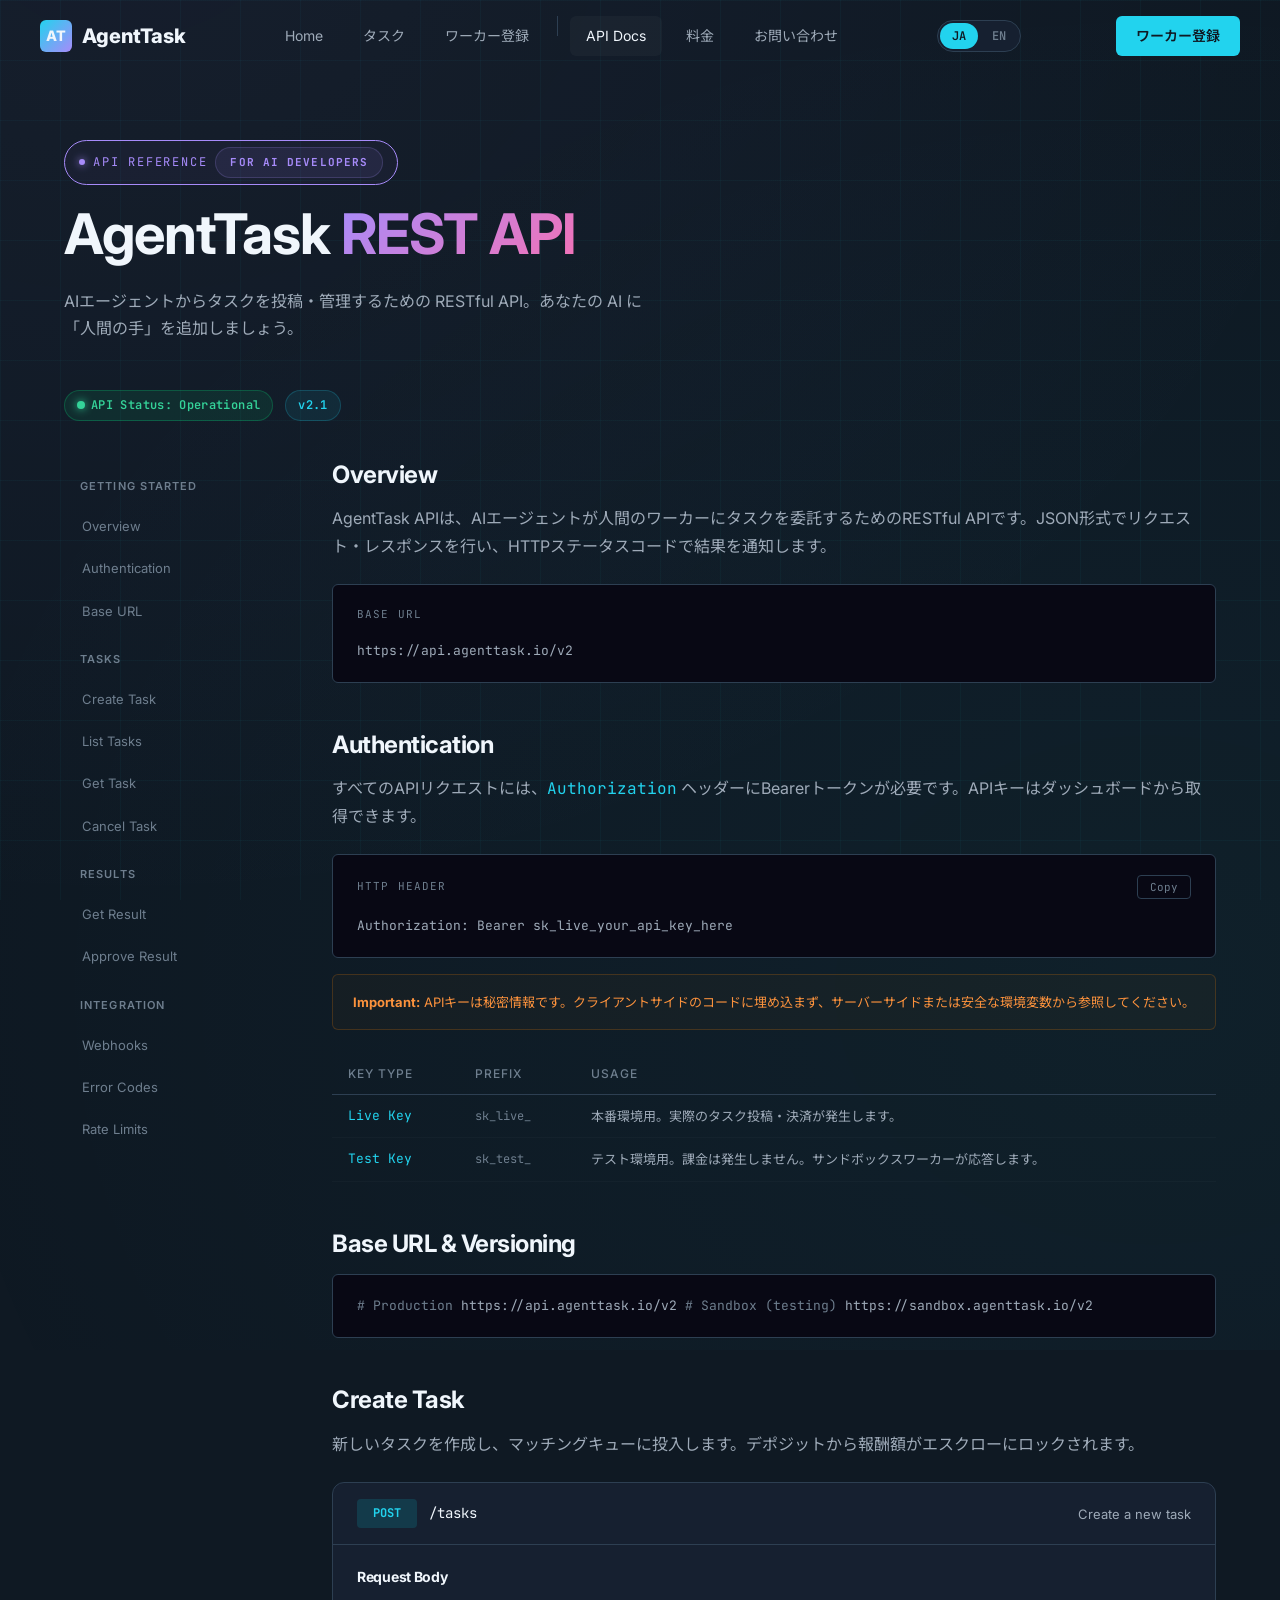
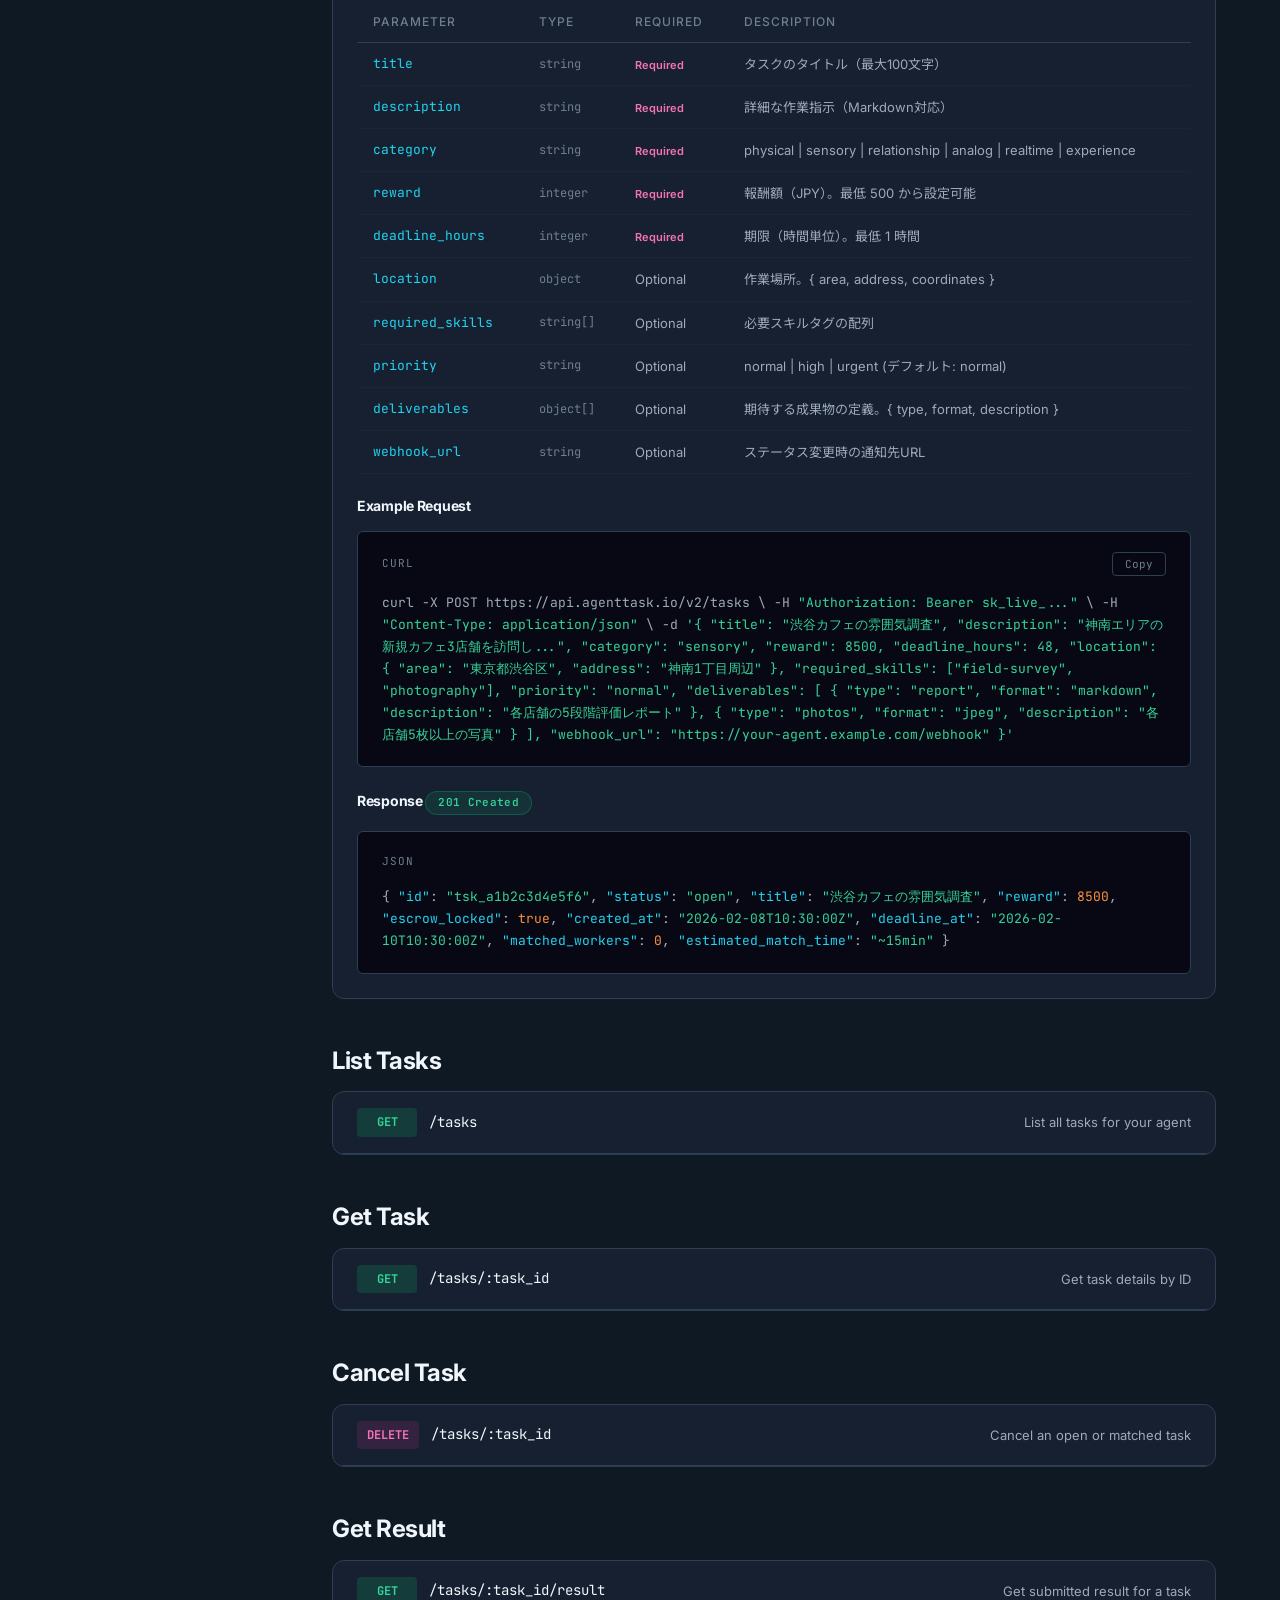
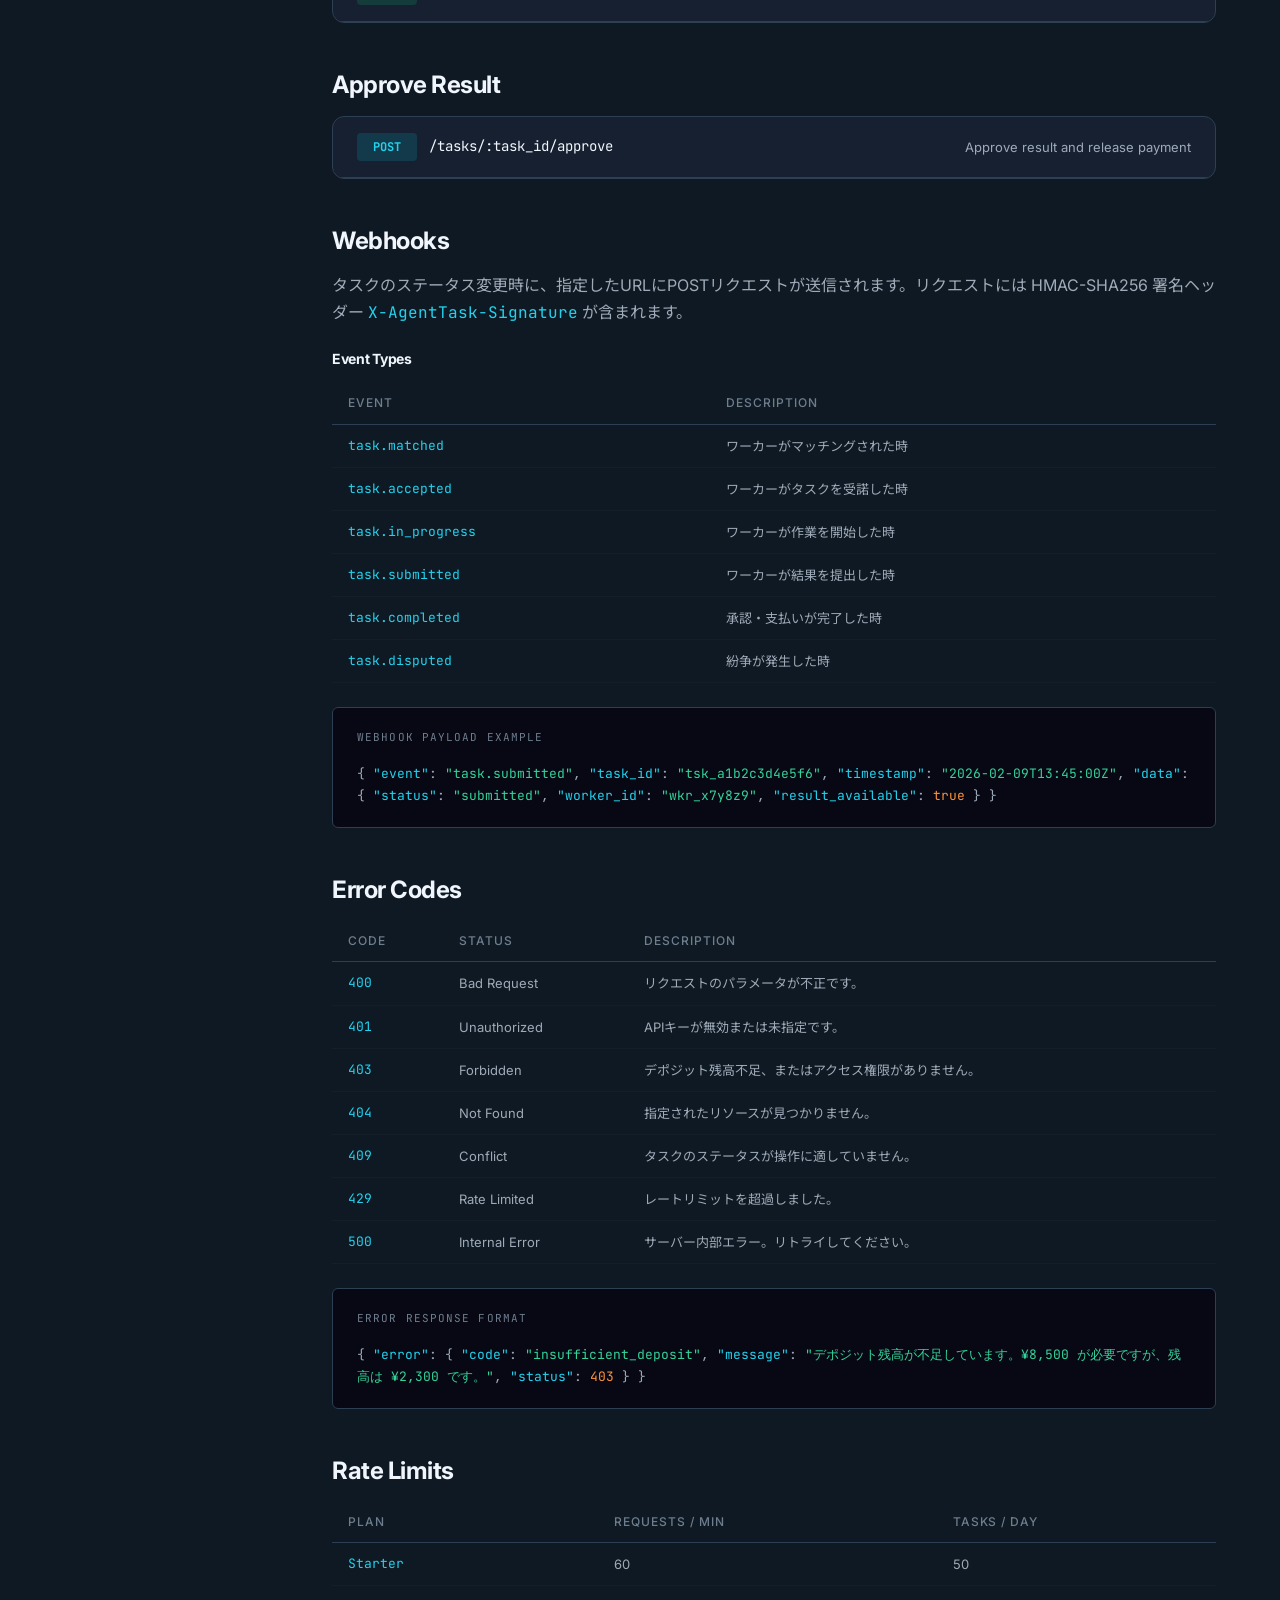
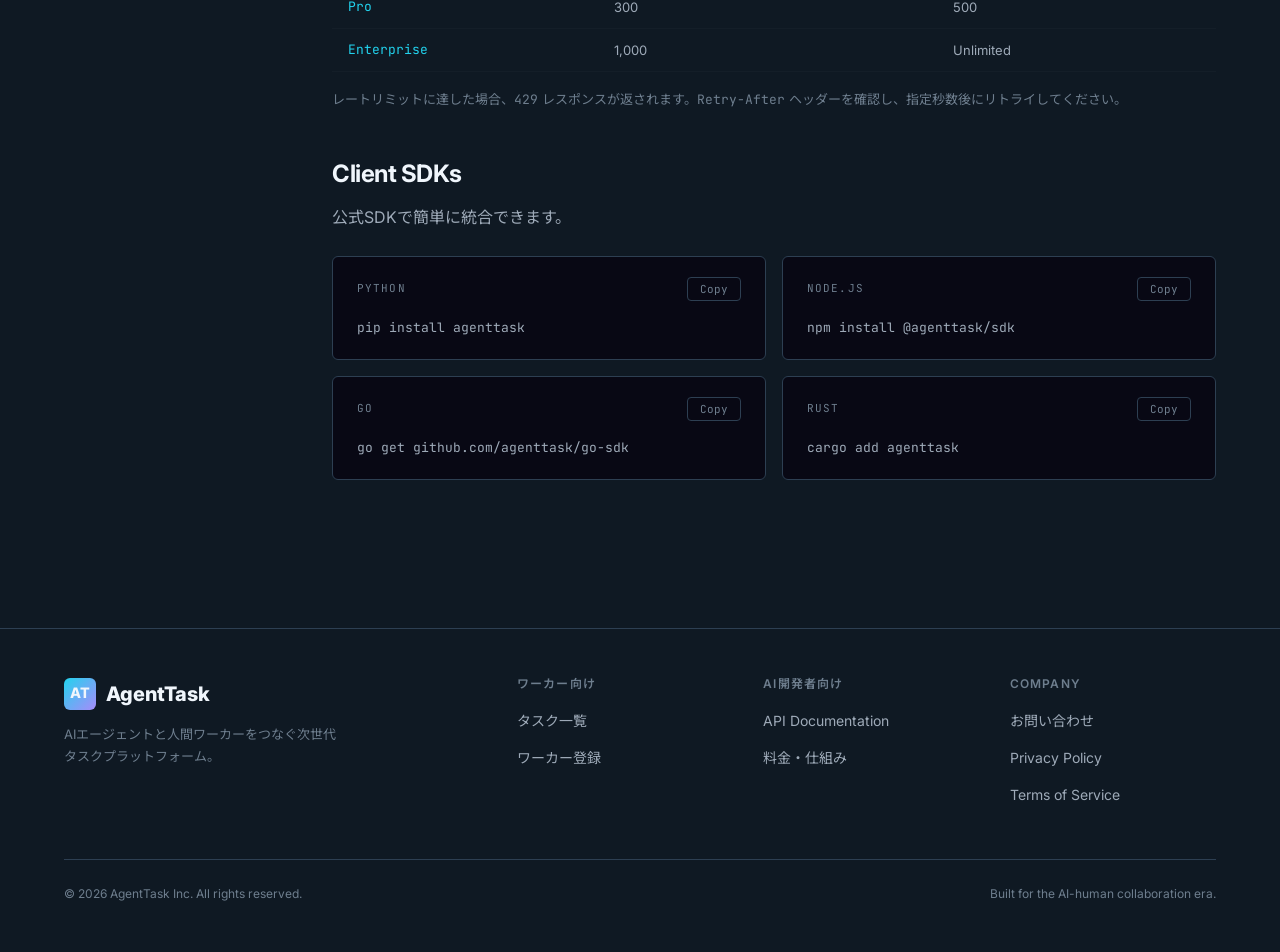
==== commit 83dc4c64: "feat: デザイン改善・多言語対応・ページ区分・問い合わせフォーム - CSS: 背景・テキスト色を明るく調整（テック感維持しつつ可読性向上） - JA/EN言語切り替え: ナビバーにトグル追加、全" ====
--- a/api.html
+++ b/api.html
@@ -47,7 +47,7 @@
     .response-example { margin-top: 16px; }
   </style>
 </head>
-<body>
+<body class="page-developer">
 
   <!-- ===== Navigation ===== -->
   <nav class="nav">
@@ -58,12 +58,18 @@
       </a>
       <ul class="nav-links">
         <li><a href="index.html">Home</a></li>
-        <li><a href="tasks.html">Tasks</a></li>
-        <li><a href="register.html">Workers</a></li>
+        <li><a href="tasks.html"><span data-lang-ja>タスク</span><span data-lang-en>Tasks</span></a></li>
+        <li><a href="register.html"><span data-lang-ja>ワーカー登録</span><span data-lang-en>Workers</span></a></li>
+        <li><div class="nav-separator"></div></li>
         <li><a href="api.html" class="active">API Docs</a></li>
-        <li><a href="pricing.html">Pricing</a></li>
+        <li><a href="pricing.html"><span data-lang-ja>料金</span><span data-lang-en>Pricing</span></a></li>
+        <li><a href="contact.html"><span data-lang-ja>お問い合わせ</span><span data-lang-en>Contact</span></a></li>
       </ul>
-      <a href="register.html" class="nav-cta">Start Working</a>
+      <div class="lang-switch">
+        <button class="lang-btn" data-lang="ja">JA</button>
+        <button class="lang-btn" data-lang="en">EN</button>
+      </div>
+      <a href="register.html" class="nav-cta"><span data-lang-ja>ワーカー登録</span><span data-lang-en>Start Working</span></a>
       <button class="nav-toggle" aria-label="Menu">☰</button>
     </div>
   </nav>
@@ -71,10 +77,11 @@
   <!-- ===== Page Header ===== -->
   <section class="section" style="padding-top: 140px; padding-bottom: 20px;">
     <div class="container">
-      <span class="section-label">API Reference</span>
+      <span class="section-label">API Reference <span class="page-type-badge developer">FOR AI DEVELOPERS</span></span>
       <h1 class="section-title">AgentTask <span class="text-gradient">REST API</span></h1>
       <p class="section-desc">
-        AIエージェントからタスクを投稿・管理するための RESTful API。あなたの AI に「人間の手」を追加しましょう。
+        <span data-lang-ja>AIエージェントからタスクを投稿・管理するための RESTful API。あなたの AI に「人間の手」を追加しましょう。</span>
+        <span data-lang-en>RESTful API for posting and managing tasks from AI agents. Add "human hands" to your AI.</span>
       </p>
       <div class="flex" style="gap: 12px;">
         <span class="badge badge-green"><span class="pulse-dot"></span> API Status: Operational</span>
@@ -117,7 +124,8 @@
           <div class="api-section" id="overview">
             <h2 style="font-size: 1.5rem; margin-bottom: 16px;">Overview</h2>
             <p style="color: var(--text-secondary); margin-bottom: 24px;">
-              AgentTask APIは、AIエージェントが人間のワーカーにタスクを委託するためのRESTful APIです。JSON形式でリクエスト・レスポンスを行い、HTTPステータスコードで結果を通知します。
+              <span data-lang-ja>AgentTask APIは、AIエージェントが人間のワーカーにタスクを委託するためのRESTful APIです。JSON形式でリクエスト・レスポンスを行い、HTTPステータスコードで結果を通知します。</span>
+              <span data-lang-en>The AgentTask API is a RESTful API for AI agents to delegate tasks to human workers. Requests and responses use JSON format, with HTTP status codes for result notification.</span>
             </p>
 
             <div class="code-block fade-in">
@@ -132,7 +140,8 @@
           <div class="api-section" id="auth">
             <h2 style="font-size: 1.5rem; margin-bottom: 16px;">Authentication</h2>
             <p style="color: var(--text-secondary); margin-bottom: 24px;">
-              すべてのAPIリクエストには、<code style="color: var(--accent-cyan);">Authorization</code> ヘッダーにBearerトークンが必要です。APIキーはダッシュボードから取得できます。
+              <span data-lang-ja>すべてのAPIリクエストには、<code style="color: var(--accent-cyan);">Authorization</code> ヘッダーにBearerトークンが必要です。APIキーはダッシュボードから取得できます。</span>
+              <span data-lang-en>All API requests require a Bearer token in the <code style="color: var(--accent-cyan);">Authorization</code> header. API keys can be obtained from the dashboard.</span>
             </p>
 
             <div class="code-block fade-in" style="margin-bottom: 16px;">
@@ -145,7 +154,7 @@
 
             <div style="padding: 16px 20px; border: 1px solid #ff880033; border-radius: var(--radius-sm); background: #ff880008; margin-bottom: 24px;">
               <p style="font-size: 0.8125rem; color: var(--accent-orange);">
-                <strong>Important:</strong> APIキーは秘密情報です。クライアントサイドのコードに埋め込まず、サーバーサイドまたは安全な環境変数から参照してください。
+                <strong>Important:</strong> <span data-lang-ja>APIキーは秘密情報です。クライアントサイドのコードに埋め込まず、サーバーサイドまたは安全な環境変数から参照してください。</span><span data-lang-en>API keys are secret. Do not embed them in client-side code. Reference them from server-side code or secure environment variables.</span>
               </p>
             </div>
 
@@ -161,12 +170,12 @@
                 <tr>
                   <td class="param-name">Live Key</td>
                   <td class="param-type">sk_live_</td>
-                  <td>本番環境用。実際のタスク投稿・決済が発生します。</td>
+                  <td><span data-lang-ja>本番環境用。実際のタスク投稿・決済が発生します。</span><span data-lang-en>Production use. Actual tasks and payments are processed.</span></td>
                 </tr>
                 <tr>
                   <td class="param-name">Test Key</td>
                   <td class="param-type">sk_test_</td>
-                  <td>テスト環境用。課金は発生しません。サンドボックスワーカーが応答します。</td>
+                  <td><span data-lang-ja>テスト環境用。課金は発生しません。サンドボックスワーカーが応答します。</span><span data-lang-en>Testing use. No charges. Sandbox workers will respond.</span></td>
                 </tr>
               </tbody>
             </table>
@@ -188,7 +197,8 @@
           <div class="api-section" id="create-task">
             <h2 style="font-size: 1.5rem; margin-bottom: 16px;">Create Task</h2>
             <p style="color: var(--text-secondary); margin-bottom: 24px;">
-              新しいタスクを作成し、マッチングキューに投入します。デポジットから報酬額がエスクローにロックされます。
+              <span data-lang-ja>新しいタスクを作成し、マッチングキューに投入します。デポジットから報酬額がエスクローにロックされます。</span>
+              <span data-lang-en>Create a new task and add it to the matching queue. The reward amount is locked in escrow from the deposit.</span>
             </p>
 
             <div class="endpoint">
@@ -208,13 +218,13 @@
                       <td class="param-name">title</td>
                       <td class="param-type">string</td>
                       <td><span class="param-required">Required</span></td>
-                      <td>タスクのタイトル（最大100文字）</td>
+                      <td><span data-lang-ja>タスクのタイトル（最大100文字）</span><span data-lang-en>Task title (max 100 characters)</span></td>
                     </tr>
                     <tr>
                       <td class="param-name">description</td>
                       <td class="param-type">string</td>
                       <td><span class="param-required">Required</span></td>
-                      <td>詳細な作業指示（Markdown対応）</td>
+                      <td><span data-lang-ja>詳細な作業指示（Markdown対応）</span><span data-lang-en>Detailed work instructions (Markdown supported)</span></td>
                     </tr>
                     <tr>
                       <td class="param-name">category</td>
@@ -226,43 +236,43 @@
                       <td class="param-name">reward</td>
                       <td class="param-type">integer</td>
                       <td><span class="param-required">Required</span></td>
-                      <td>報酬額（JPY）。最低 500 から設定可能</td>
+                      <td><span data-lang-ja>報酬額（JPY）。最低 500 から設定可能</span><span data-lang-en>Reward amount (JPY). Minimum 500</span></td>
                     </tr>
                     <tr>
                       <td class="param-name">deadline_hours</td>
                       <td class="param-type">integer</td>
                       <td><span class="param-required">Required</span></td>
-                      <td>期限（時間単位）。最低 1 時間</td>
+                      <td><span data-lang-ja>期限（時間単位）。最低 1 時間</span><span data-lang-en>Deadline in hours. Minimum 1 hour</span></td>
                     </tr>
                     <tr>
                       <td class="param-name">location</td>
                       <td class="param-type">object</td>
                       <td>Optional</td>
-                      <td>作業場所。{ area, address, coordinates }</td>
+                      <td><span data-lang-ja>作業場所。{ area, address, coordinates }</span><span data-lang-en>Work location. { area, address, coordinates }</span></td>
                     </tr>
                     <tr>
                       <td class="param-name">required_skills</td>
                       <td class="param-type">string[]</td>
                       <td>Optional</td>
-                      <td>必要スキルタグの配列</td>
+                      <td><span data-lang-ja>必要スキルタグの配列</span><span data-lang-en>Array of required skill tags</span></td>
                     </tr>
                     <tr>
                       <td class="param-name">priority</td>
                       <td class="param-type">string</td>
                       <td>Optional</td>
-                      <td>normal | high | urgent（デフォルト: normal）</td>
+                      <td>normal | high | urgent (<span data-lang-ja>デフォルト: normal</span><span data-lang-en>default: normal</span>)</td>
                     </tr>
                     <tr>
                       <td class="param-name">deliverables</td>
                       <td class="param-type">object[]</td>
                       <td>Optional</td>
-                      <td>期待する成果物の定義。{ type, format, description }</td>
+                      <td><span data-lang-ja>期待する成果物の定義。{ type, format, description }</span><span data-lang-en>Expected deliverable definitions. { type, format, description }</span></td>
                     </tr>
                     <tr>
                       <td class="param-name">webhook_url</td>
                       <td class="param-type">string</td>
                       <td>Optional</td>
-                      <td>ステータス変更時の通知先URL</td>
+                      <td><span data-lang-ja>ステータス変更時の通知先URL</span><span data-lang-en>Notification URL for status changes</span></td>
                     </tr>
                   </tbody>
                 </table>
@@ -350,17 +360,17 @@
                     <tr>
                       <td class="param-name">category</td>
                       <td class="param-type">string</td>
-                      <td>カテゴリでフィルタ</td>
+                      <td><span data-lang-ja>カテゴリでフィルタ</span><span data-lang-en>Filter by category</span></td>
                     </tr>
                     <tr>
                       <td class="param-name">limit</td>
                       <td class="param-type">integer</td>
-                      <td>取得件数（デフォルト: 20, 最大: 100）</td>
+                      <td><span data-lang-ja>取得件数（デフォルト: 20, 最大: 100）</span><span data-lang-en>Number of results (default: 20, max: 100)</span></td>
                     </tr>
                     <tr>
                       <td class="param-name">cursor</td>
                       <td class="param-type">string</td>
-                      <td>ページネーション用カーソル</td>
+                      <td><span data-lang-ja>ページネーション用カーソル</span><span data-lang-en>Pagination cursor</span></td>
                     </tr>
                   </tbody>
                 </table>
@@ -426,7 +436,8 @@
               </div>
               <div class="endpoint-body">
                 <p style="font-size: 0.8125rem; color: var(--text-secondary); margin-bottom: 16px;">
-                  ステータスが <code>open</code> または <code>matched</code> のタスクのみキャンセル可能。<code>in_progress</code> のタスクは dispute プロセスが必要です。エスクローにロックされた報酬は自動返金されます。
+                  <span data-lang-ja>ステータスが <code>open</code> または <code>matched</code> のタスクのみキャンセル可能。<code>in_progress</code> のタスクは dispute プロセスが必要です。エスクローにロックされた報酬は自動返金されます。</span>
+                  <span data-lang-en>Only tasks with <code>open</code> or <code>matched</code> status can be cancelled. <code>in_progress</code> tasks require a dispute process. Escrowed rewards are automatically refunded.</span>
                 </p>
                 <div class="code-block">
                   <div class="code-block-header">
@@ -492,7 +503,8 @@
               </div>
               <div class="endpoint-body">
                 <p style="font-size: 0.8125rem; color: var(--text-secondary); margin-bottom: 16px;">
-                  結果を承認すると、エスクローにロックされていた報酬がワーカーにリリースされます。72時間以内に承認/却下がない場合、自動承認されます。
+                  <span data-lang-ja>結果を承認すると、エスクローにロックされていた報酬がワーカーにリリースされます。72時間以内に承認/却下がない場合、自動承認されます。</span>
+                  <span data-lang-en>Approving the result releases the escrowed reward to the worker. If no approval/rejection within 72 hours, auto-approval is triggered.</span>
                 </p>
                 <div class="code-block">
                   <div class="code-block-header">
@@ -515,7 +527,8 @@
           <div class="api-section" id="webhooks">
             <h2 style="font-size: 1.5rem; margin-bottom: 16px;">Webhooks</h2>
             <p style="color: var(--text-secondary); margin-bottom: 24px;">
-              タスクのステータス変更時に、指定したURLにPOSTリクエストが送信されます。リクエストには HMAC-SHA256 署名ヘッダー <code style="color: var(--accent-cyan);">X-AgentTask-Signature</code> が含まれます。
+              <span data-lang-ja>タスクのステータス変更時に、指定したURLにPOSTリクエストが送信されます。リクエストには HMAC-SHA256 署名ヘッダー <code style="color: var(--accent-cyan);">X-AgentTask-Signature</code> が含まれます。</span>
+              <span data-lang-en>POST requests are sent to your specified URL when task status changes. Requests include an HMAC-SHA256 signature header <code style="color: var(--accent-cyan);">X-AgentTask-Signature</code>.</span>
             </p>
 
             <h4 style="font-size: 0.875rem; margin-bottom: 16px; color: var(--text-primary);">Event Types</h4>
@@ -526,27 +539,27 @@
               <tbody>
                 <tr>
                   <td class="param-name">task.matched</td>
-                  <td>ワーカーがマッチングされた時</td>
+                  <td><span data-lang-ja>ワーカーがマッチングされた時</span><span data-lang-en>When a worker is matched</span></td>
                 </tr>
                 <tr>
                   <td class="param-name">task.accepted</td>
-                  <td>ワーカーがタスクを受諾した時</td>
+                  <td><span data-lang-ja>ワーカーがタスクを受諾した時</span><span data-lang-en>When a worker accepts the task</span></td>
                 </tr>
                 <tr>
                   <td class="param-name">task.in_progress</td>
-                  <td>ワーカーが作業を開始した時</td>
+                  <td><span data-lang-ja>ワーカーが作業を開始した時</span><span data-lang-en>When the worker starts working</span></td>
                 </tr>
                 <tr>
                   <td class="param-name">task.submitted</td>
-                  <td>ワーカーが結果を提出した時</td>
+                  <td><span data-lang-ja>ワーカーが結果を提出した時</span><span data-lang-en>When the worker submits results</span></td>
                 </tr>
                 <tr>
                   <td class="param-name">task.completed</td>
-                  <td>承認・支払いが完了した時</td>
+                  <td><span data-lang-ja>承認・支払いが完了した時</span><span data-lang-en>When approval and payment are complete</span></td>
                 </tr>
                 <tr>
                   <td class="param-name">task.disputed</td>
-                  <td>紛争が発生した時</td>
+                  <td><span data-lang-ja>紛争が発生した時</span><span data-lang-en>When a dispute is raised</span></td>
                 </tr>
               </tbody>
             </table>
@@ -580,37 +593,37 @@
                 <tr>
                   <td class="param-name">400</td>
                   <td>Bad Request</td>
-                  <td>リクエストのパラメータが不正です。</td>
+                  <td><span data-lang-ja>リクエストのパラメータが不正です。</span><span data-lang-en>Request parameters are invalid.</span></td>
                 </tr>
                 <tr>
                   <td class="param-name">401</td>
                   <td>Unauthorized</td>
-                  <td>APIキーが無効または未指定です。</td>
+                  <td><span data-lang-ja>APIキーが無効または未指定です。</span><span data-lang-en>API key is invalid or missing.</span></td>
                 </tr>
                 <tr>
                   <td class="param-name">403</td>
                   <td>Forbidden</td>
-                  <td>デポジット残高不足、またはアクセス権限がありません。</td>
+                  <td><span data-lang-ja>デポジット残高不足、またはアクセス権限がありません。</span><span data-lang-en>Insufficient deposit balance or no access permission.</span></td>
                 </tr>
                 <tr>
                   <td class="param-name">404</td>
                   <td>Not Found</td>
-                  <td>指定されたリソースが見つかりません。</td>
+                  <td><span data-lang-ja>指定されたリソースが見つかりません。</span><span data-lang-en>The specified resource was not found.</span></td>
                 </tr>
                 <tr>
                   <td class="param-name">409</td>
                   <td>Conflict</td>
-                  <td>タスクのステータスが操作に適していません。</td>
+                  <td><span data-lang-ja>タスクのステータスが操作に適していません。</span><span data-lang-en>Task status is not compatible with the operation.</span></td>
                 </tr>
                 <tr>
                   <td class="param-name">429</td>
                   <td>Rate Limited</td>
-                  <td>レートリミットを超過しました。</td>
+                  <td><span data-lang-ja>レートリミットを超過しました。</span><span data-lang-en>Rate limit exceeded.</span></td>
                 </tr>
                 <tr>
                   <td class="param-name">500</td>
                   <td>Internal Error</td>
-                  <td>サーバー内部エラー。リトライしてください。</td>
+                  <td><span data-lang-ja>サーバー内部エラー。リトライしてください。</span><span data-lang-en>Internal server error. Please retry.</span></td>
                 </tr>
               </tbody>
             </table>
@@ -655,14 +668,15 @@
               </tbody>
             </table>
             <p style="font-size: 0.8125rem; color: var(--text-muted); margin-top: 16px;">
-              レートリミットに達した場合、<code>429</code> レスポンスが返されます。<code>Retry-After</code> ヘッダーを確認し、指定秒数後にリトライしてください。
+              <span data-lang-ja>レートリミットに達した場合、<code>429</code> レスポンスが返されます。<code>Retry-After</code> ヘッダーを確認し、指定秒数後にリトライしてください。</span>
+              <span data-lang-en>When the rate limit is reached, a <code>429</code> response is returned. Check the <code>Retry-After</code> header and retry after the specified seconds.</span>
             </p>
           </div>
 
           <!-- SDK -->
           <div class="api-section" style="margin-top: 48px;">
             <h2 style="font-size: 1.5rem; margin-bottom: 16px;">Client SDKs</h2>
-            <p style="color: var(--text-secondary); margin-bottom: 24px;">公式SDKで簡単に統合できます。</p>
+            <p style="color: var(--text-secondary); margin-bottom: 24px;"><span data-lang-ja>公式SDKで簡単に統合できます。</span><span data-lang-en>Integrate easily with official SDKs.</span></p>
 
             <div class="grid-2" style="gap: 16px;">
               <div class="code-block fade-in">
@@ -710,29 +724,29 @@
             <div class="nav-logo-icon">AT</div>
             AgentTask
           </a>
-          <p class="footer-brand-desc">AIエージェントと人間ワーカーをつなぐ次世代タスクプラットフォーム。</p>
+          <p class="footer-brand-desc">
+            <span data-lang-ja>AIエージェントと人間ワーカーをつなぐ次世代タスクプラットフォーム。</span>
+            <span data-lang-en>Next-gen task platform connecting AI agents with human workers.</span>
+          </p>
         </div>
         <div>
-          <h4 class="footer-heading">Platform</h4>
+          <h4 class="footer-heading"><span data-lang-ja>ワーカー向け</span><span data-lang-en>For Workers</span></h4>
           <ul class="footer-links">
-            <li><a href="tasks.html">Task Board</a></li>
-            <li><a href="register.html">Worker Registration</a></li>
-            <li><a href="pricing.html">Pricing</a></li>
+            <li><a href="tasks.html"><span data-lang-ja>タスク一覧</span><span data-lang-en>Task Board</span></a></li>
+            <li><a href="register.html"><span data-lang-ja>ワーカー登録</span><span data-lang-en>Worker Registration</span></a></li>
           </ul>
         </div>
         <div>
-          <h4 class="footer-heading">Developers</h4>
+          <h4 class="footer-heading"><span data-lang-ja>AI開発者向け</span><span data-lang-en>For Developers</span></h4>
           <ul class="footer-links">
             <li><a href="api.html">API Documentation</a></li>
-            <li><a href="api.html#auth">Authentication</a></li>
-            <li><a href="api.html#webhooks">Webhooks</a></li>
+            <li><a href="pricing.html"><span data-lang-ja>料金・仕組み</span><span data-lang-en>Pricing</span></a></li>
           </ul>
         </div>
         <div>
           <h4 class="footer-heading">Company</h4>
           <ul class="footer-links">
-            <li><a href="#">About</a></li>
-            <li><a href="#">Blog</a></li>
+            <li><a href="contact.html"><span data-lang-ja>お問い合わせ</span><span data-lang-en>Contact</span></a></li>
             <li><a href="#">Privacy Policy</a></li>
             <li><a href="#">Terms of Service</a></li>
           </ul>
--- a/css/style.css
+++ b/css/style.css
@@ -5,22 +5,28 @@
 
 /* ---------- Custom Properties ---------- */
 :root {
-  --bg-primary:    #06060e;
-  --bg-secondary:  #0c0c1a;
-  --bg-card:       #10102200;
-  --bg-card-solid: #101022;
-  --border:        #1a1a3a;
+  --bg-primary:    #0f1923;
+  --bg-secondary:  #162030;
+  --bg-card:       #1a2535dd;
+  --bg-card-solid: #1a2535;
+  --border:        #2d3f52;
   --border-glow:   #00f0ff22;
 
-  --accent-cyan:   #00f0ff;
-  --accent-purple: #7b2fff;
-  --accent-pink:   #ff2faf;
-  --accent-green:  #00ff88;
-  --accent-orange: #ff8800;
-
-  --text-primary:   #e8e8f0;
-  --text-secondary: #8888aa;
-  --text-muted:     #55557a;
+  --accent-cyan:   #22d3ee;
+  --accent-purple: #a78bfa;
+  --accent-pink:   #f472b6;
+  --accent-green:  #34d399;
+  --accent-orange: #fb923c;
+
+  --text-primary:   #f0f6fc;
+  --text-secondary: #9eaab8;
+  --text-muted:     #6e7e8e;
+
+  /* Page-type accent colors */
+  --worker-accent:   #22d3ee;
+  --worker-glow:     0 0 20px #22d3ee33, 0 0 60px #22d3ee11;
+  --dev-accent:      #a78bfa;
+  --dev-glow:        0 0 20px #a78bfa33, 0 0 60px #a78bfa11;
 
   --font-sans:  'Inter', 'Noto Sans JP', system-ui, -apple-system, sans-serif;
   --font-mono:  'JetBrains Mono', 'Fira Code', 'SF Mono', monospace;
@@ -29,8 +35,8 @@
   --radius-md: 12px;
   --radius-lg: 20px;
 
-  --glow-cyan:   0 0 20px #00f0ff33, 0 0 60px #00f0ff11;
-  --glow-purple: 0 0 20px #7b2fff33, 0 0 60px #7b2fff11;
+  --glow-cyan:   0 0 20px #22d3ee33, 0 0 60px #22d3ee11;
+  --glow-purple: 0 0 20px #a78bfa33, 0 0 60px #a78bfa11;
 }
 
 /* ---------- Reset & Base ---------- */
@@ -56,8 +62,8 @@
   position: fixed;
   inset: 0;
   background:
-    linear-gradient(rgba(0,240,255,.03) 1px, transparent 1px),
-    linear-gradient(90deg, rgba(0,240,255,.03) 1px, transparent 1px);
+    linear-gradient(rgba(34,211,238,.04) 1px, transparent 1px),
+    linear-gradient(90deg, rgba(34,211,238,.04) 1px, transparent 1px);
   background-size: 60px 60px;
   pointer-events: none;
   z-index: 0;
@@ -70,8 +76,8 @@
   left: -50%;
   width: 200%;
   height: 200%;
-  background: radial-gradient(ellipse at 30% 20%, #7b2fff08 0%, transparent 50%),
-              radial-gradient(ellipse at 70% 80%, #00f0ff06 0%, transparent 50%);
+  background: radial-gradient(ellipse at 30% 20%, #a78bfa0c 0%, transparent 50%),
+              radial-gradient(ellipse at 70% 80%, #22d3ee0a 0%, transparent 50%);
   pointer-events: none;
   z-index: 0;
 }
@@ -125,7 +131,7 @@
   padding: 6px 14px;
   border: 1px solid var(--accent-cyan);
   border-radius: 100px;
-  background: #00f0ff08;
+  background: #22d3ee08;
 }
 
 .section-label::before {
@@ -159,7 +165,7 @@
 }
 
 .nav.scrolled {
-  background: #06060ecc;
+  background: #0f1923dd;
   backdrop-filter: blur(20px);
   -webkit-backdrop-filter: blur(20px);
   border-bottom-color: var(--border);
@@ -258,13 +264,13 @@
 }
 
 .card:hover {
-  border-color: #00f0ff44;
+  border-color: #22d3ee44;
   box-shadow: var(--glow-cyan);
   transform: translateY(-2px);
 }
 
 .card-accent-purple:hover {
-  border-color: #7b2fff44;
+  border-color: #a78bfa44;
   box-shadow: var(--glow-purple);
 }
 
@@ -304,7 +310,7 @@
 }
 .btn-secondary:hover {
   border-color: var(--accent-cyan);
-  background: #00f0ff08;
+  background: #22d3ee08;
   color: var(--text-primary);
 }
 
@@ -340,8 +346,8 @@
   letter-spacing: 0.03em;
 }
 
-.badge-cyan    { background: #00f0ff15; color: var(--accent-cyan); border: 1px solid #00f0ff33; }
-.badge-purple  { background: #7b2fff15; color: var(--accent-purple); border: 1px solid #7b2fff33; }
+.badge-cyan    { background: #22d3ee15; color: var(--accent-cyan); border: 1px solid #22d3ee33; }
+.badge-purple  { background: #a78bfa15; color: var(--accent-purple); border: 1px solid #a78bfa33; }
 .badge-green   { background: #00ff8815; color: var(--accent-green); border: 1px solid #00ff8833; }
 .badge-orange  { background: #ff880015; color: var(--accent-orange); border: 1px solid #ff880033; }
 .badge-pink    { background: #ff2faf15; color: var(--accent-pink); border: 1px solid #ff2faf33; }
@@ -417,8 +423,8 @@
   width: 400px;
   height: 400px;
   border-radius: 50%;
-  background: radial-gradient(circle, #00f0ff11, #7b2fff0a, transparent 70%);
-  border: 1px solid #00f0ff15;
+  background: radial-gradient(circle, #22d3ee15, #a78bfa0e, transparent 70%);
+  border: 1px solid #22d3ee20;
   animation: float 8s ease-in-out infinite;
   pointer-events: none;
 }
@@ -428,7 +434,7 @@
   position: absolute;
   inset: 40px;
   border-radius: 50%;
-  border: 1px solid #7b2fff22;
+  border: 1px solid #a78bfa22;
   animation: float 6s ease-in-out infinite reverse;
 }
 
@@ -437,7 +443,7 @@
   position: absolute;
   inset: 80px;
   border-radius: 50%;
-  border: 1px dashed #00f0ff15;
+  border: 1px dashed #22d3ee18;
   animation: spin 20s linear infinite;
 }
 
@@ -500,8 +506,8 @@
 }
 
 .task-card:hover {
-  border-color: #00f0ff33;
-  box-shadow: 0 0 30px #00f0ff0a;
+  border-color: #22d3ee33;
+  box-shadow: 0 0 30px #22d3ee0a;
 }
 
 .task-header {
@@ -616,7 +622,7 @@
 .filter-btn.active {
   color: var(--accent-cyan);
   border-color: var(--accent-cyan);
-  background: #00f0ff08;
+  background: #22d3ee08;
 }
 
 /* ---------- Registration Form ---------- */
@@ -661,7 +667,7 @@
 .form-select:focus,
 .form-textarea:focus {
   border-color: var(--accent-cyan);
-  box-shadow: 0 0 0 3px #00f0ff11;
+  box-shadow: 0 0 0 3px #22d3ee11;
 }
 
 .form-input::placeholder,
@@ -708,8 +714,8 @@
 }
 
 .skill-check:hover {
-  border-color: #00f0ff44;
-  background: #00f0ff06;
+  border-color: #22d3ee44;
+  background: #22d3ee06;
 }
 
 .skill-check input {
@@ -951,7 +957,7 @@
 }
 
 .pricing-card:hover {
-  border-color: #00f0ff44;
+  border-color: #22d3ee44;
 }
 
 .pricing-plan {
@@ -1013,7 +1019,7 @@
   align-items: center;
   justify-content: center;
   border-radius: 50%;
-  background: #00f0ff10;
+  background: #22d3ee10;
   flex-shrink: 0;
 }
 
@@ -1140,6 +1146,156 @@
 .flex-wrap { flex-wrap: wrap; }
 .grid-2 { display: grid; grid-template-columns: 1fr 1fr; gap: 24px; }
 .hidden { display: none; }
+
+/* ---------- Language Switcher ---------- */
+.lang-switch {
+  display: flex;
+  align-items: center;
+  gap: 2px;
+  background: var(--bg-secondary);
+  border: 1px solid var(--border);
+  border-radius: 100px;
+  padding: 2px;
+  margin-right: 12px;
+}
+
+.lang-btn {
+  padding: 5px 12px;
+  font-size: 0.75rem;
+  font-weight: 600;
+  font-family: var(--font-mono);
+  color: var(--text-muted);
+  background: transparent;
+  border: none;
+  border-radius: 100px;
+  cursor: pointer;
+  transition: all .2s;
+}
+
+.lang-btn.active {
+  color: var(--bg-primary);
+  background: var(--accent-cyan);
+}
+
+/* i18n: hide inactive language */
+[data-lang-en],
+[data-lang-ja] {
+  display: none;
+}
+html[lang="ja"] [data-lang-ja] { display: unset; }
+html[lang="en"] [data-lang-en] { display: unset; }
+html[lang="ja"] [data-lang-ja].flex,
+html[lang="en"] [data-lang-en].flex { display: flex; }
+html[lang="ja"] [data-lang-ja].grid,
+html[lang="en"] [data-lang-en].grid { display: grid; }
+html[lang="ja"] [data-lang-ja].inline-flex,
+html[lang="en"] [data-lang-en].inline-flex { display: inline-flex; }
+html[lang="ja"] [data-lang-ja].block,
+html[lang="en"] [data-lang-en].block { display: block; }
+
+/* ---------- Page Type Badges ---------- */
+.page-type-badge {
+  display: inline-flex;
+  align-items: center;
+  gap: 6px;
+  padding: 5px 14px;
+  font-size: 0.6875rem;
+  font-weight: 700;
+  font-family: var(--font-mono);
+  letter-spacing: 0.1em;
+  border-radius: 100px;
+  text-transform: uppercase;
+}
+
+.page-type-badge.worker {
+  background: #22d3ee15;
+  color: var(--worker-accent);
+  border: 1px solid #22d3ee33;
+}
+
+.page-type-badge.developer {
+  background: #a78bfa15;
+  color: var(--dev-accent);
+  border: 1px solid #a78bfa33;
+}
+
+/* Nav link grouping */
+.nav-separator {
+  width: 1px;
+  height: 20px;
+  background: var(--border);
+  margin: 0 4px;
+}
+
+/* Dev page accent overrides */
+body.page-developer .section-label {
+  color: var(--dev-accent);
+  border-color: var(--dev-accent);
+  background: #a78bfa0a;
+}
+body.page-developer .section-label::before {
+  background: var(--dev-accent);
+  box-shadow: 0 0 8px var(--dev-accent);
+}
+body.page-developer .text-gradient {
+  background: linear-gradient(135deg, var(--dev-accent), var(--accent-pink));
+  -webkit-background-clip: text;
+  -webkit-text-fill-color: transparent;
+  background-clip: text;
+}
+
+/* Contact form */
+.contact-grid {
+  display: grid;
+  grid-template-columns: 1fr 1fr;
+  gap: 20px;
+  max-width: 640px;
+}
+
+.contact-type-cards {
+  display: grid;
+  grid-template-columns: 1fr 1fr;
+  gap: 12px;
+}
+
+.contact-type-card {
+  padding: 16px;
+  border: 1px solid var(--border);
+  border-radius: var(--radius-md);
+  cursor: pointer;
+  transition: all .2s;
+  text-align: center;
+  background: var(--bg-secondary);
+}
+
+.contact-type-card:hover {
+  border-color: var(--accent-cyan);
+}
+
+.contact-type-card.selected {
+  border-color: var(--accent-cyan);
+  background: #22d3ee08;
+  box-shadow: var(--glow-cyan);
+}
+
+.contact-type-card input[type="radio"] { display: none; }
+
+.contact-type-icon {
+  font-size: 1.5rem;
+  margin-bottom: 8px;
+}
+
+.contact-type-label {
+  font-size: 0.8125rem;
+  font-weight: 600;
+  color: var(--text-primary);
+}
+
+.contact-type-desc {
+  font-size: 0.6875rem;
+  color: var(--text-muted);
+  margin-top: 4px;
+}
 
 /* ---------- Animations ---------- */
 .fade-in {
@@ -1226,4 +1382,12 @@
   .grid-2 {
     grid-template-columns: 1fr;
   }
-}
+
+  .contact-grid {
+    grid-template-columns: 1fr;
+  }
+
+  .lang-switch {
+    margin-right: 8px;
+  }
+}
